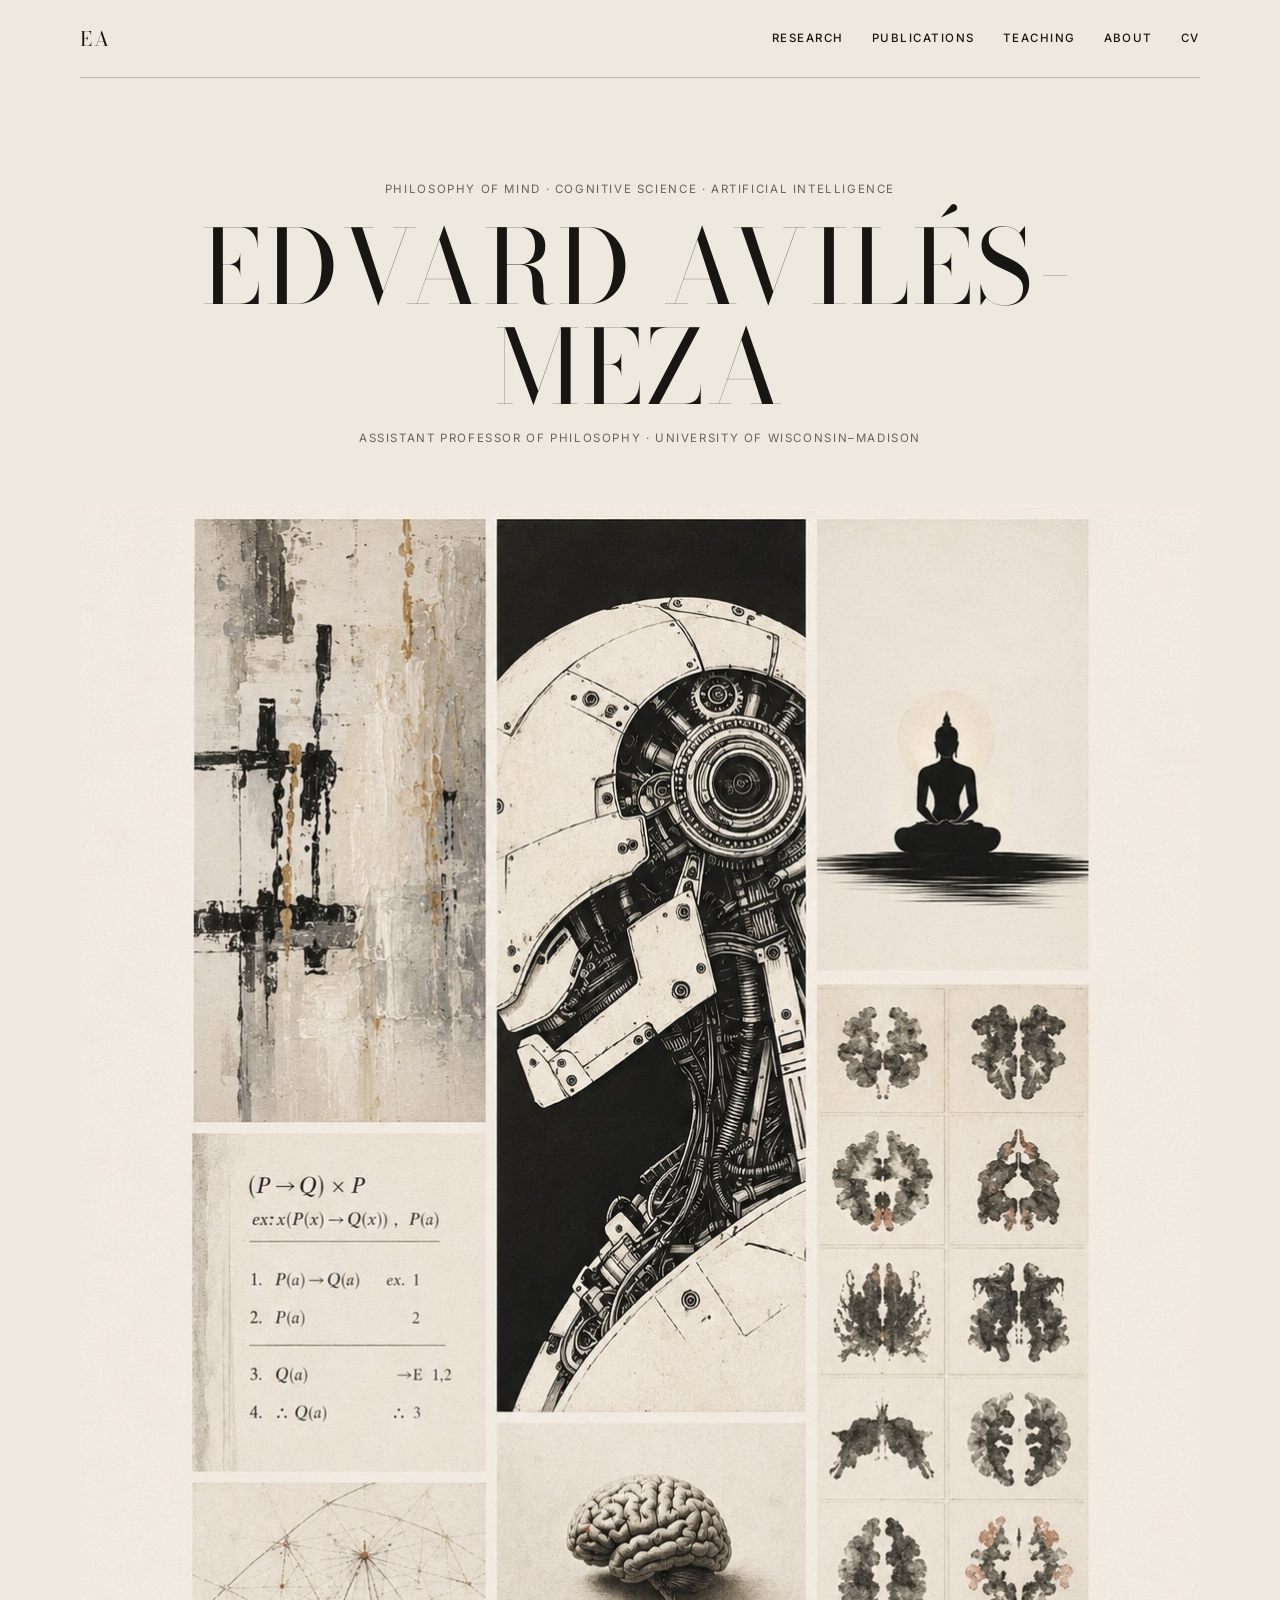
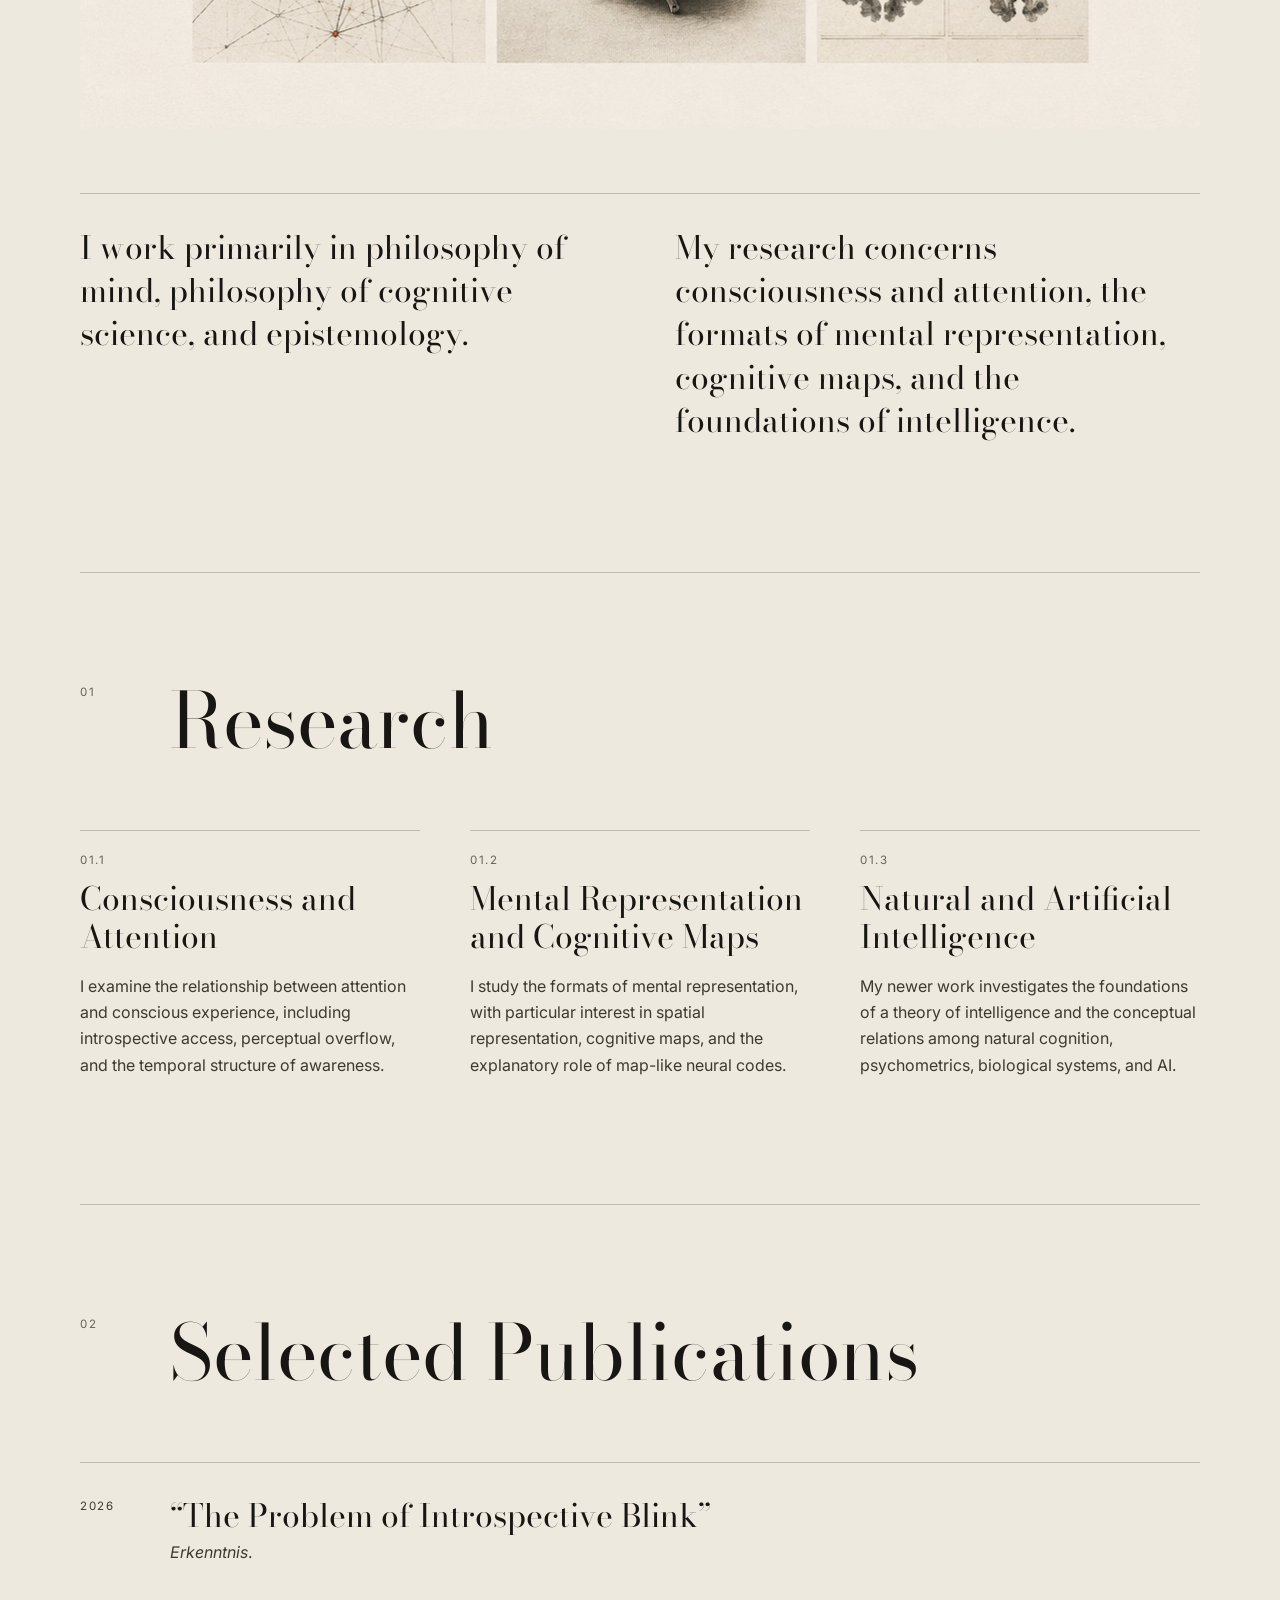
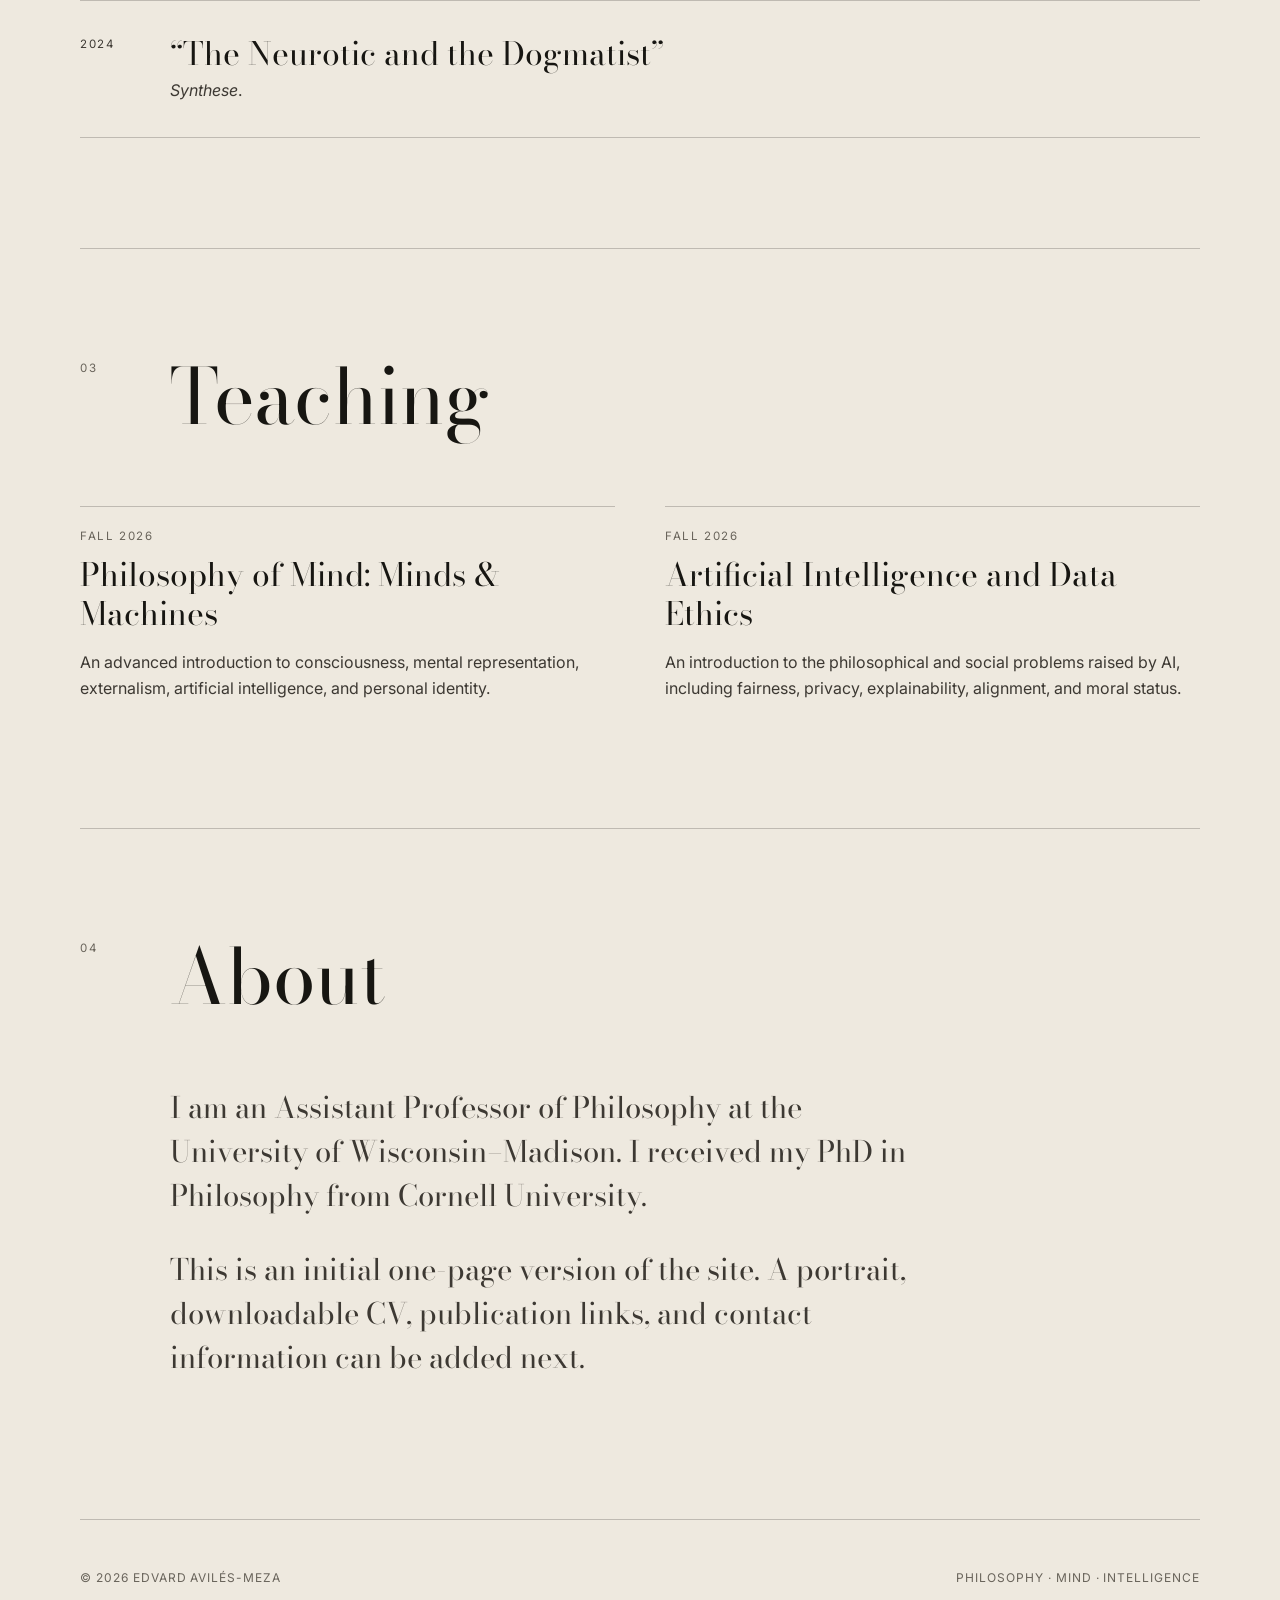
==== index.html @ ef66ffb5 "Add files via upload Add first website version" ====
<!doctype html>
<html lang="en">
<head>
  <meta charset="utf-8">
  <meta name="viewport" content="width=device-width, initial-scale=1">
  <meta name="description" content="Edvard Avilés-Meza — philosophy of mind, cognitive science, epistemology, and artificial intelligence.">
  <title>Edvard Avilés-Meza</title>
  <link rel="icon" href="assets/favicon.svg" type="image/svg+xml">
  <link rel="preconnect" href="https://fonts.googleapis.com">
  <link rel="preconnect" href="https://fonts.gstatic.com" crossorigin>
  <link href="https://fonts.googleapis.com/css2?family=Bodoni+Moda:opsz,wght@6..96,400;6..96,500&family=Inter:wght@400;500&display=swap" rel="stylesheet">
  <link rel="stylesheet" href="styles.css">
</head>
<body>
  <header class="site-header">
    <a class="brand" href="#top" aria-label="Return to top">EA</a>
    <nav aria-label="Primary navigation">
      <a href="#research">Research</a>
      <a href="#publications">Publications</a>
      <a href="#teaching">Teaching</a>
      <a href="#about">About</a>
      <a href="assets/edvard-aviles-meza-cv.pdf">CV</a>
    </nav>
  </header>

  <main id="top">
    <section class="hero" aria-labelledby="site-title">
      <p class="eyebrow">Philosophy of Mind · Cognitive Science · Artificial Intelligence</p>
      <h1 id="site-title">Edvard Avilés-Meza</h1>
      <p class="position">Assistant Professor of Philosophy · University of Wisconsin–Madison</p>

      <figure class="collage">
        <img src="assets/collage.jpg"
             alt="Editorial collage combining abstract art, a cybernetic figure, meditation, formal logic, a brain, and perceptual plates.">
      </figure>

      <div class="intro">
        <p>
          I work primarily in philosophy of mind, philosophy of cognitive science,
          and epistemology.
        </p>
        <p>
          My research concerns consciousness and attention, the formats of mental
          representation, cognitive maps, and the foundations of intelligence.
        </p>
      </div>
    </section>

    <section id="research" class="section">
      <div class="section-heading">
        <p class="section-number">01</p>
        <h2>Research</h2>
      </div>

      <div class="research-grid">
        <article>
          <p class="item-number">01.1</p>
          <h3>Consciousness and Attention</h3>
          <p>
            I examine the relationship between attention and conscious experience,
            including introspective access, perceptual overflow, and the temporal
            structure of awareness.
          </p>
        </article>

        <article>
          <p class="item-number">01.2</p>
          <h3>Mental Representation and Cognitive Maps</h3>
          <p>
            I study the formats of mental representation, with particular interest
            in spatial representation, cognitive maps, and the explanatory role of
            map-like neural codes.
          </p>
        </article>

        <article>
          <p class="item-number">01.3</p>
          <h3>Natural and Artificial Intelligence</h3>
          <p>
            My newer work investigates the foundations of a theory of intelligence
            and the conceptual relations among natural cognition, psychometrics,
            biological systems, and AI.
          </p>
        </article>
      </div>
    </section>

    <section id="publications" class="section">
      <div class="section-heading">
        <p class="section-number">02</p>
        <h2>Selected Publications</h2>
      </div>

      <div class="publication-list">
        <article class="publication">
          <p class="year">2026</p>
          <div>
            <h3>“The Problem of Introspective Blink”</h3>
            <p><em>Erkenntnis</em>.</p>
          </div>
        </article>

        <article class="publication">
          <p class="year">2024</p>
          <div>
            <h3>“The Neurotic and the Dogmatist”</h3>
            <p><em>Synthese</em>.</p>
          </div>
        </article>
      </div>
    </section>

    <section id="teaching" class="section">
      <div class="section-heading">
        <p class="section-number">03</p>
        <h2>Teaching</h2>
      </div>

      <div class="teaching-grid">
        <article>
          <p class="item-number">Fall 2026</p>
          <h3>Philosophy of Mind: Minds &amp; Machines</h3>
          <p>
            An advanced introduction to consciousness, mental representation,
            externalism, artificial intelligence, and personal identity.
          </p>
        </article>

        <article>
          <p class="item-number">Fall 2026</p>
          <h3>Artificial Intelligence and Data Ethics</h3>
          <p>
            An introduction to the philosophical and social problems raised by AI,
            including fairness, privacy, explainability, alignment, and moral status.
          </p>
        </article>
      </div>
    </section>

    <section id="about" class="section about">
      <div class="section-heading">
        <p class="section-number">04</p>
        <h2>About</h2>
      </div>

      <div class="about-copy">
        <p>
          I am an Assistant Professor of Philosophy at the University of
          Wisconsin–Madison. I received my PhD in Philosophy from Cornell University.
        </p>
        <p>
          This is an initial one-page version of the site. A portrait, downloadable CV,
          publication links, and contact information can be added next.
        </p>
      </div>
    </section>
  </main>

  <footer>
    <p>© <span id="year">2026</span> Edvard Avilés-Meza</p>
    <p>Philosophy · Mind · Intelligence</p>
  </footer>

  <script>
    document.getElementById("year").textContent = new Date().getFullYear();
  </script>
</body>
</html>
---- styles.css ----
:root {
  --background: #eee9df;
  --paper: #f7f4ed;
  --text: #171612;
  --muted: #69645b;
  --line: rgba(23, 22, 18, 0.22);
  --max-width: 1120px;
}

* {
  box-sizing: border-box;
}

html {
  scroll-behavior: smooth;
}

body {
  margin: 0;
  background: var(--background);
  color: var(--text);
  font-family: "Inter", Arial, sans-serif;
  font-size: 16px;
  line-height: 1.65;
}

a {
  color: inherit;
}

.site-header {
  position: sticky;
  top: 0;
  z-index: 10;
  display: flex;
  align-items: center;
  justify-content: space-between;
  width: min(var(--max-width), calc(100% - 48px));
  margin: 0 auto;
  padding: 22px 0;
  background: color-mix(in srgb, var(--background) 94%, transparent);
  backdrop-filter: blur(10px);
  border-bottom: 1px solid var(--line);
}

.brand {
  font-family: "Bodoni Moda", Georgia, serif;
  font-size: 1.25rem;
  text-decoration: none;
  letter-spacing: 0.08em;
}

nav {
  display: flex;
  gap: 28px;
}

nav a {
  font-size: 0.72rem;
  font-weight: 500;
  letter-spacing: 0.13em;
  text-decoration: none;
  text-transform: uppercase;
}

nav a:hover,
nav a:focus-visible {
  text-decoration: underline;
  text-underline-offset: 5px;
}

.hero,
.section,
footer {
  width: min(var(--max-width), calc(100% - 48px));
  margin-inline: auto;
}

.hero {
  padding: 90px 0 130px;
}

.eyebrow,
.position {
  text-align: center;
  color: var(--muted);
  font-size: 0.72rem;
  letter-spacing: 0.14em;
  text-transform: uppercase;
}

h1,
h2,
h3 {
  font-family: "Bodoni Moda", Georgia, serif;
  font-weight: 400;
}

h1 {
  max-width: 1050px;
  margin: 18px auto 12px;
  text-align: center;
  font-size: clamp(3.1rem, 8vw, 7.2rem);
  line-height: 0.98;
  letter-spacing: 0.035em;
  text-transform: uppercase;
}

.position {
  margin-bottom: 56px;
}

.collage {
  margin: 0;
  background: var(--paper);
  overflow: hidden;
}

.collage img {
  display: block;
  width: 100%;
  height: auto;
}

.intro {
  display: grid;
  grid-template-columns: repeat(2, 1fr);
  gap: 70px;
  margin-top: 64px;
  padding-top: 32px;
  border-top: 1px solid var(--line);
}

.intro p {
  margin: 0;
  font-family: "Bodoni Moda", Georgia, serif;
  font-size: clamp(1.5rem, 2.5vw, 2.25rem);
  line-height: 1.35;
}

.section {
  padding: 110px 0;
  border-top: 1px solid var(--line);
}

.section-heading {
  display: grid;
  grid-template-columns: 90px 1fr;
  align-items: start;
  margin-bottom: 70px;
}

.section-number,
.item-number,
.year {
  margin: 0;
  color: var(--muted);
  font-size: 0.72rem;
  letter-spacing: 0.14em;
  text-transform: uppercase;
}

h2 {
  margin: 0;
  font-size: clamp(2.7rem, 6vw, 5.4rem);
  line-height: 1;
}

h3 {
  margin: 10px 0 16px;
  font-size: clamp(1.45rem, 2.5vw, 2.2rem);
  line-height: 1.2;
}

.research-grid,
.teaching-grid {
  display: grid;
  gap: 50px;
}

.research-grid {
  grid-template-columns: repeat(3, 1fr);
}

.teaching-grid {
  grid-template-columns: repeat(2, 1fr);
}

.research-grid article,
.teaching-grid article {
  padding-top: 20px;
  border-top: 1px solid var(--line);
}

.research-grid p:last-child,
.teaching-grid p:last-child,
.publication p,
.about-copy p {
  color: #3d3933;
}

.publication-list {
  border-top: 1px solid var(--line);
}

.publication {
  display: grid;
  grid-template-columns: 90px 1fr;
  gap: 0;
  padding: 34px 0;
  border-bottom: 1px solid var(--line);
}

.publication h3 {
  margin-top: 0;
  margin-bottom: 4px;
}

.publication p {
  margin: 0;
}

.about-copy {
  max-width: 760px;
  margin-left: 90px;
  font-family: "Bodoni Moda", Georgia, serif;
  font-size: clamp(1.35rem, 2.3vw, 2rem);
  line-height: 1.5;
}

footer {
  display: flex;
  justify-content: space-between;
  padding: 36px 0 60px;
  border-top: 1px solid var(--line);
  color: var(--muted);
  font-size: 0.75rem;
  letter-spacing: 0.08em;
  text-transform: uppercase;
}

@media (max-width: 820px) {
  .site-header {
    width: min(100% - 28px, var(--max-width));
    align-items: flex-start;
  }

  nav {
    flex-wrap: wrap;
    justify-content: flex-end;
    gap: 10px 18px;
  }

  nav a {
    font-size: 0.66rem;
  }

  .hero,
  .section,
  footer {
    width: min(100% - 28px, var(--max-width));
  }

  .hero {
    padding-top: 64px;
  }

  h1 {
    font-size: clamp(2.7rem, 14vw, 5.2rem);
  }

  .intro,
  .research-grid,
  .teaching-grid {
    grid-template-columns: 1fr;
  }

  .intro {
    gap: 30px;
  }

  .section-heading {
    grid-template-columns: 48px 1fr;
  }

  .publication {
    grid-template-columns: 62px 1fr;
  }

  .about-copy {
    margin-left: 48px;
  }
}

@media (max-width: 520px) {
  .site-header {
    position: static;
    display: block;
  }

  nav {
    justify-content: flex-start;
    margin-top: 14px;
  }

  .hero {
    padding-top: 46px;
  }

  .position {
    margin-bottom: 34px;
  }

  .section {
    padding: 80px 0;
  }

  .section-heading {
    margin-bottom: 50px;
  }

  .about-copy {
    margin-left: 0;
  }

  footer {
    display: block;
  }
}
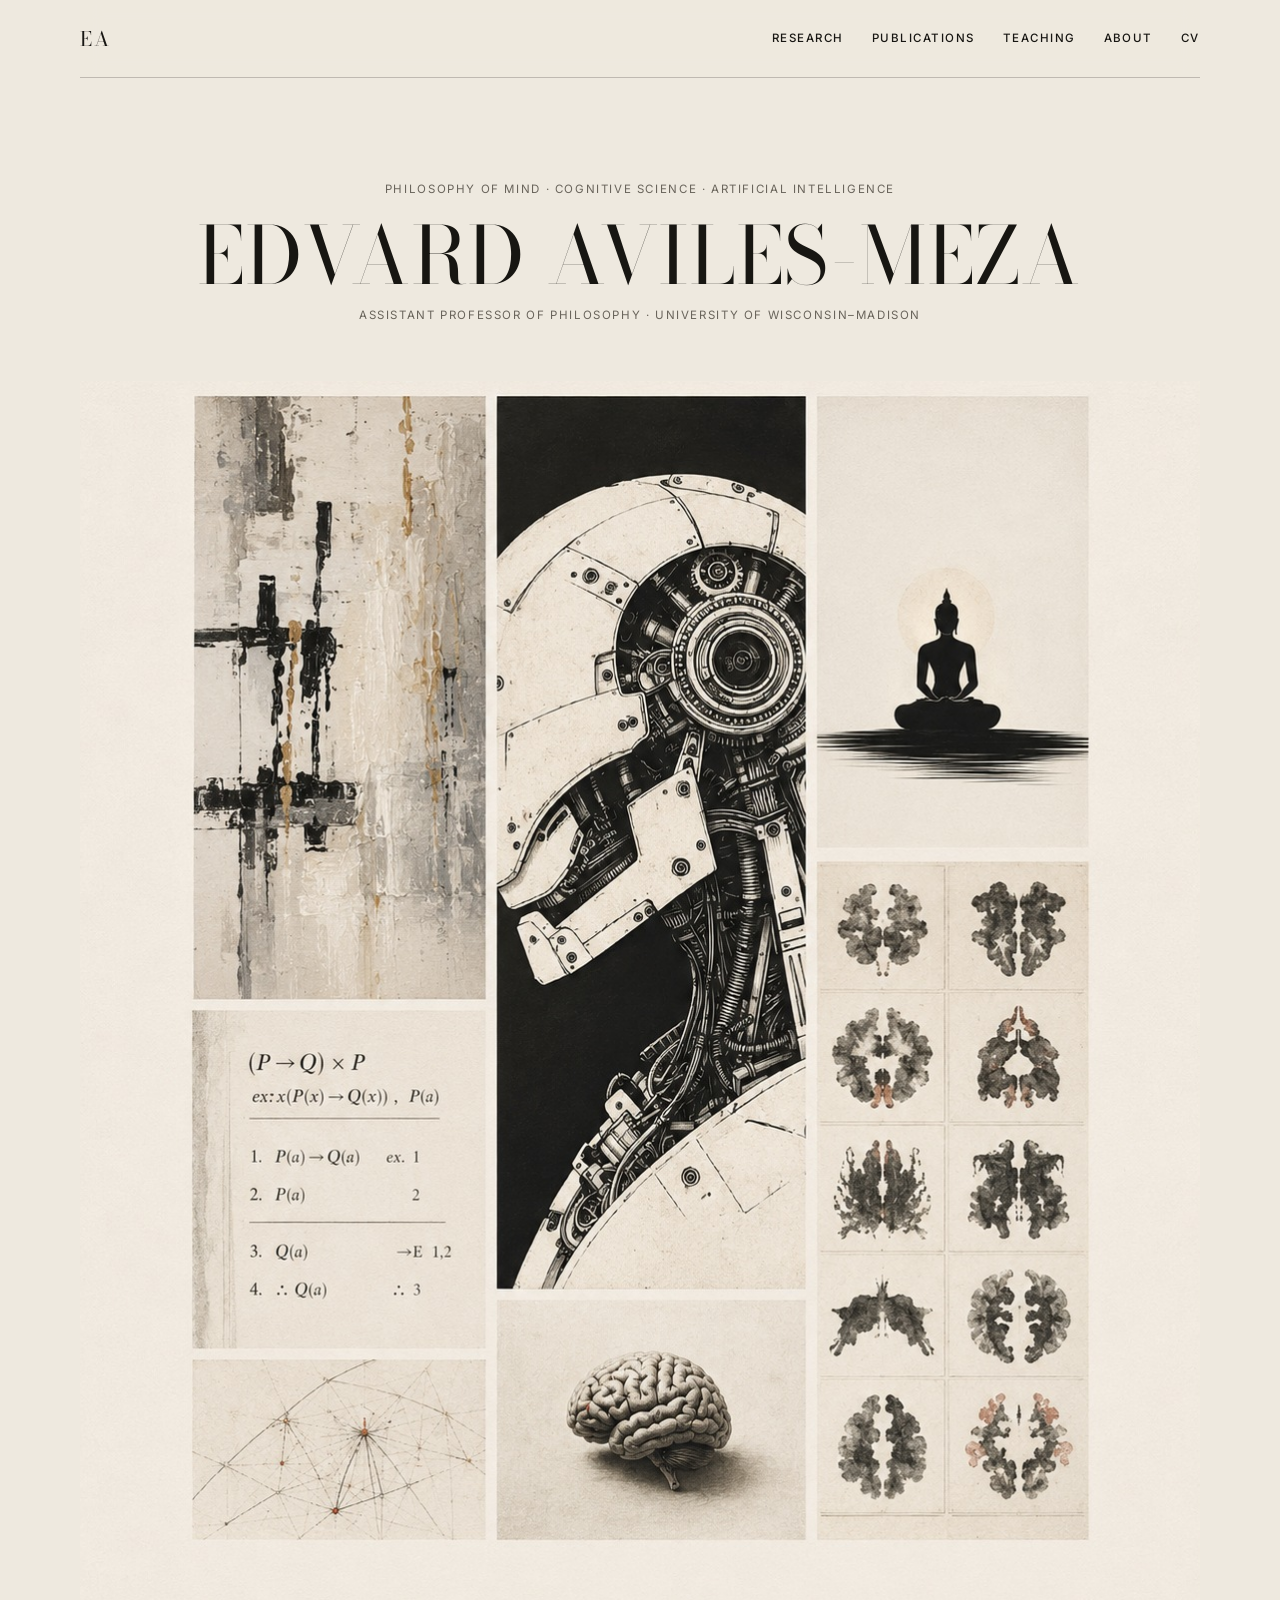
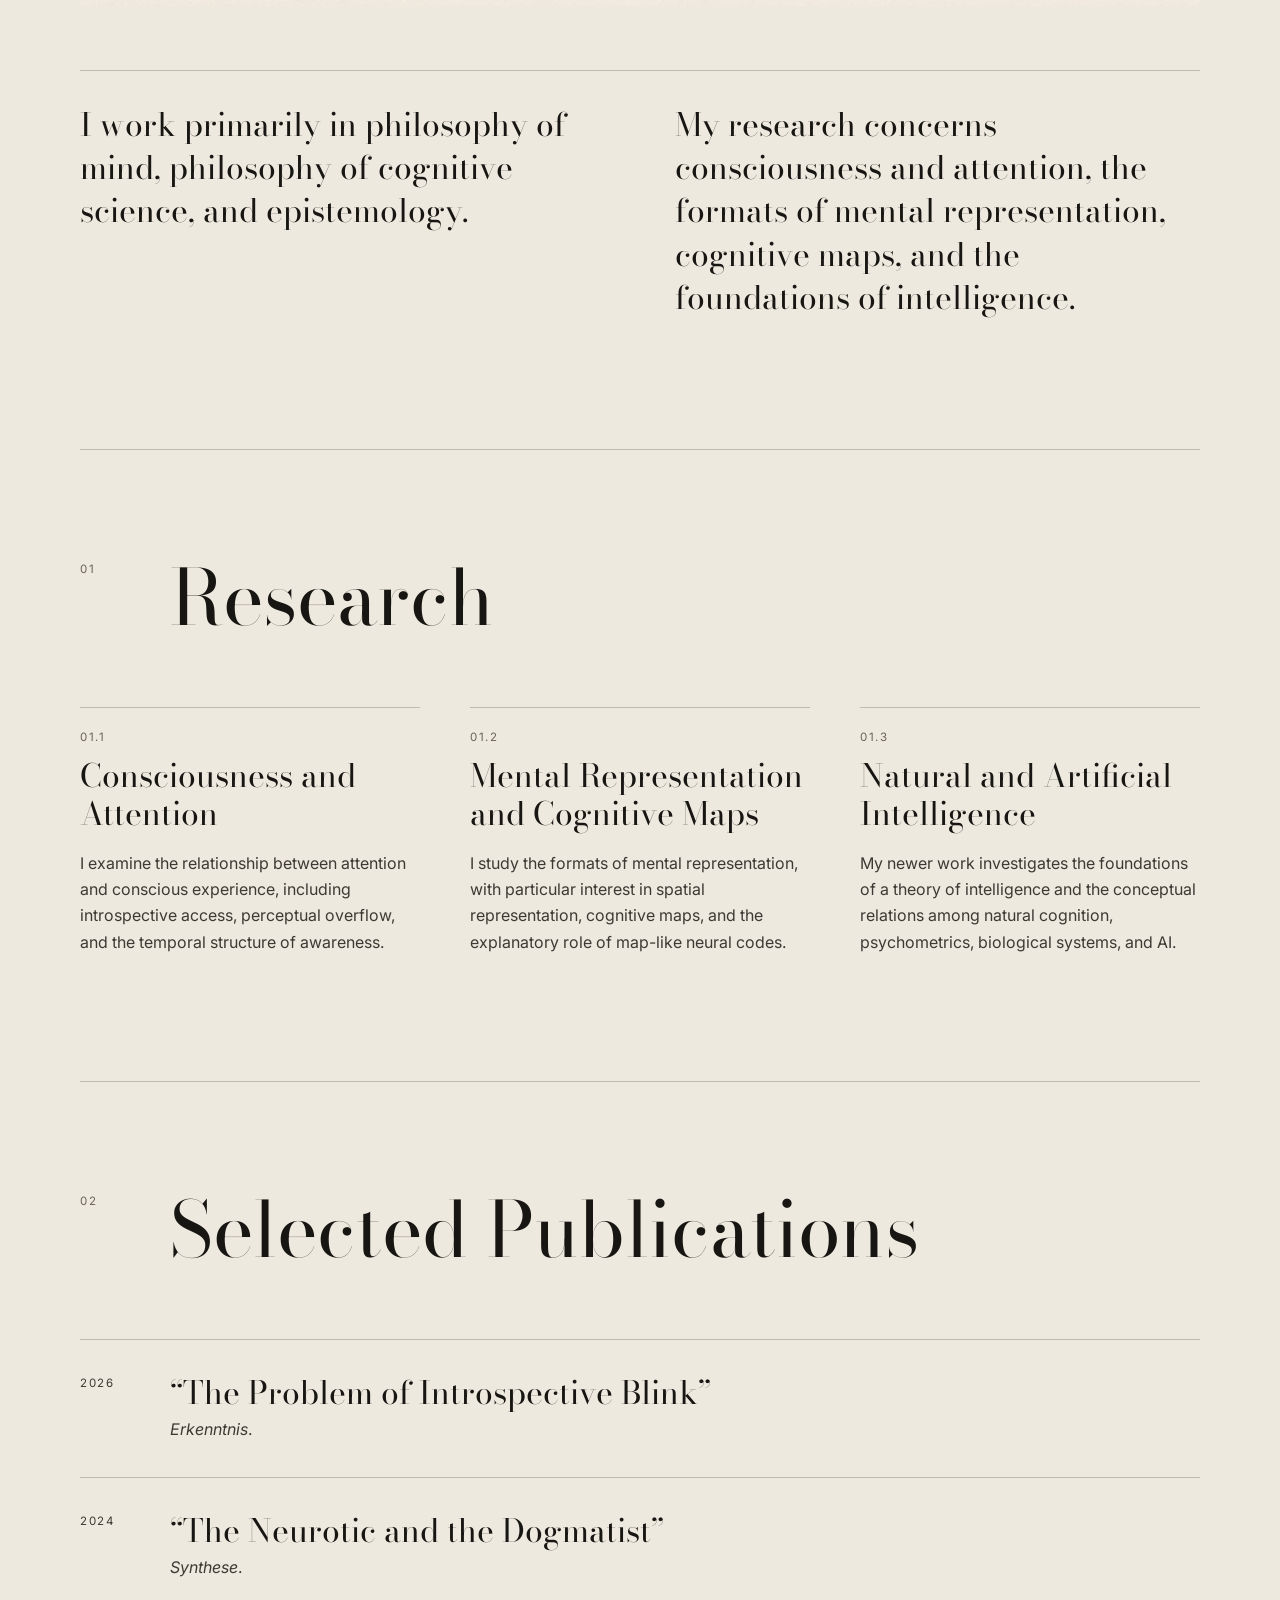
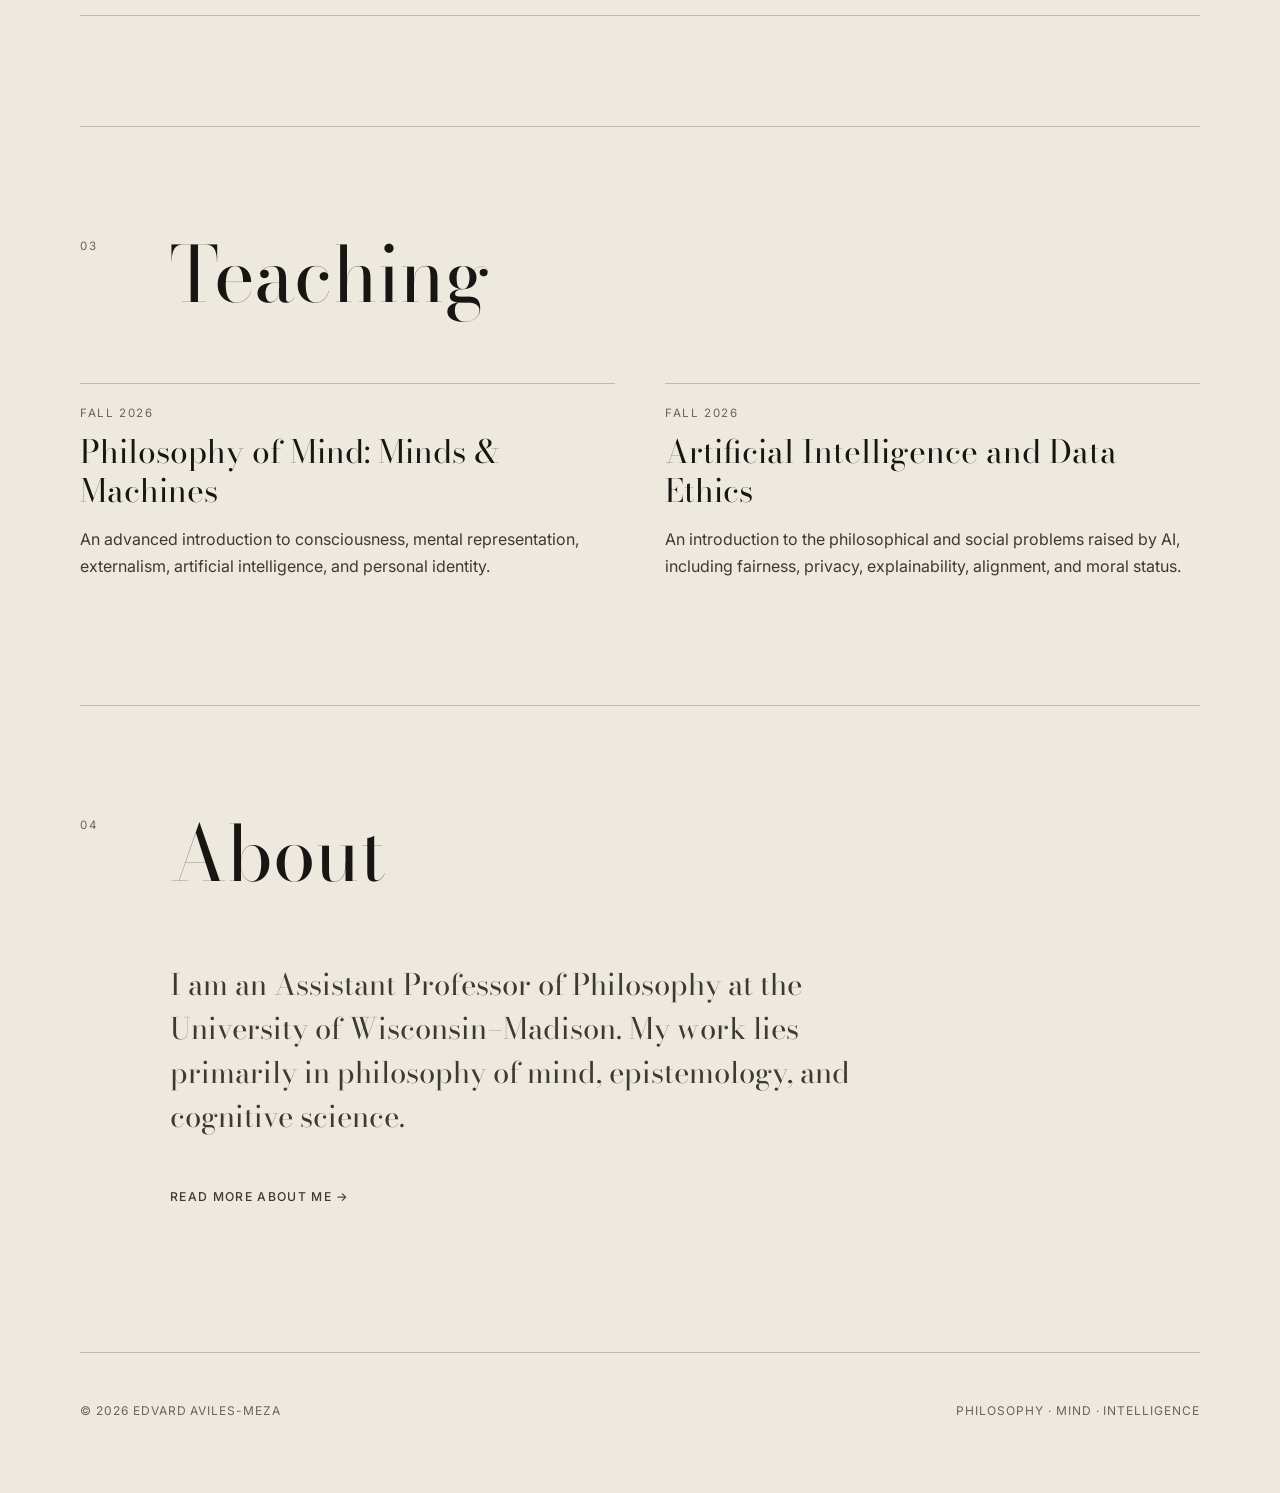
==== commit a3eb7ad6: "Add files via upload Updated version 1" ====
--- a/index.html
+++ b/index.html
@@ -3,8 +3,8 @@
 <head>
   <meta charset="utf-8">
   <meta name="viewport" content="width=device-width, initial-scale=1">
-  <meta name="description" content="Edvard Avilés-Meza — philosophy of mind, cognitive science, epistemology, and artificial intelligence.">
-  <title>Edvard Avilés-Meza</title>
+  <meta name="description" content="Edvard Aviles-Meza — philosophy of mind, cognitive science, epistemology, and artificial intelligence.">
+  <title>Edvard Aviles-Meza</title>
   <link rel="icon" href="assets/favicon.svg" type="image/svg+xml">
   <link rel="preconnect" href="https://fonts.googleapis.com">
   <link rel="preconnect" href="https://fonts.gstatic.com" crossorigin>
@@ -18,7 +18,7 @@
       <a href="#research">Research</a>
       <a href="#publications">Publications</a>
       <a href="#teaching">Teaching</a>
-      <a href="#about">About</a>
+      <a href="about.html">About</a>
       <a href="assets/edvard-aviles-meza-cv.pdf">CV</a>
     </nav>
   </header>
@@ -26,7 +26,7 @@
   <main id="top">
     <section class="hero" aria-labelledby="site-title">
       <p class="eyebrow">Philosophy of Mind · Cognitive Science · Artificial Intelligence</p>
-      <h1 id="site-title">Edvard Avilés-Meza</h1>
+      <h1 id="site-title">Edvard Aviles-Meza</h1>
       <p class="position">Assistant Professor of Philosophy · University of Wisconsin–Madison</p>
 
       <figure class="collage">
@@ -146,18 +146,16 @@
       <div class="about-copy">
         <p>
           I am an Assistant Professor of Philosophy at the University of
-          Wisconsin–Madison. I received my PhD in Philosophy from Cornell University.
+          Wisconsin–Madison. My work lies primarily in philosophy of mind,
+          epistemology, and cognitive science.
         </p>
-        <p>
-          This is an initial one-page version of the site. A portrait, downloadable CV,
-          publication links, and contact information can be added next.
-        </p>
+        <p><a class="text-link" href="about.html">Read more about me →</a></p>
       </div>
     </section>
   </main>
 
   <footer>
-    <p>© <span id="year">2026</span> Edvard Avilés-Meza</p>
+    <p>© <span id="year">2026</span> Edvard Aviles-Meza</p>
     <p>Philosophy · Mind · Intelligence</p>
   </footer>
 
--- a/styles.css
+++ b/styles.css
@@ -97,13 +97,14 @@
 }
 
 h1 {
-  max-width: 1050px;
+  max-width: 1120px;
   margin: 18px auto 12px;
   text-align: center;
-  font-size: clamp(3.1rem, 8vw, 7.2rem);
+  font-size: clamp(2.9rem, 6.2vw, 5.7rem);
   line-height: 0.98;
-  letter-spacing: 0.035em;
-  text-transform: uppercase;
+  letter-spacing: 0.02em;
+  text-transform: uppercase;
+  white-space: nowrap;
 }
 
 .position {
@@ -266,7 +267,8 @@
   }
 
   h1 {
-    font-size: clamp(2.7rem, 14vw, 5.2rem);
+    font-size: clamp(2.5rem, 11vw, 4.5rem);
+    white-space: normal;
   }
 
   .intro,
@@ -327,3 +329,174 @@
     display: block;
   }
 }
+
+
+nav a.active {
+  text-decoration: underline;
+  text-underline-offset: 5px;
+}
+
+.text-link {
+  font-family: "Inter", Arial, sans-serif;
+  font-size: 0.76rem;
+  font-weight: 500;
+  letter-spacing: 0.11em;
+  text-transform: uppercase;
+  text-decoration: none;
+}
+
+.text-link:hover,
+.text-link:focus-visible {
+  text-decoration: underline;
+  text-underline-offset: 5px;
+}
+
+.about-page {
+  width: min(var(--max-width), calc(100% - 48px));
+  margin: 0 auto;
+}
+
+.about-hero {
+  display: grid;
+  grid-template-columns: minmax(0, 0.95fr) minmax(0, 1.05fr);
+  gap: clamp(48px, 7vw, 96px);
+  align-items: center;
+  padding: 90px 0 120px;
+}
+
+.portrait-frame {
+  min-height: 680px;
+  overflow: hidden;
+  background: var(--paper);
+}
+
+.portrait-frame img {
+  display: block;
+  width: 100%;
+  height: 100%;
+  min-height: 680px;
+  object-fit: cover;
+  object-position: center center;
+}
+
+.left-align {
+  text-align: left;
+  margin: 0 0 24px;
+}
+
+.page-title {
+  margin: 0 0 42px;
+  max-width: none;
+  text-align: left;
+  font-size: clamp(3.6rem, 7vw, 6.8rem);
+  line-height: 0.92;
+  letter-spacing: 0;
+  white-space: normal;
+}
+
+.bio {
+  max-width: 660px;
+  font-family: "Bodoni Moda", Georgia, serif;
+  font-size: clamp(1.28rem, 2vw, 1.72rem);
+  line-height: 1.5;
+}
+
+.bio p {
+  margin: 0 0 1.25em;
+}
+
+.about-actions {
+  display: flex;
+  align-items: center;
+  flex-wrap: wrap;
+  gap: 28px;
+  margin-top: 40px;
+}
+
+.button-link {
+  display: inline-block;
+  padding: 13px 19px 11px;
+  border: 1px solid var(--text);
+  font-size: 0.72rem;
+  font-weight: 500;
+  letter-spacing: 0.13em;
+  text-decoration: none;
+  text-transform: uppercase;
+}
+
+.button-link:hover,
+.button-link:focus-visible {
+  background: var(--text);
+  color: var(--background);
+}
+
+.about-details {
+  padding: 110px 0;
+  border-top: 1px solid var(--line);
+}
+
+.credential-list {
+  margin-left: 90px;
+  border-top: 1px solid var(--line);
+}
+
+.credential-list article {
+  display: grid;
+  grid-template-columns: 120px 1fr;
+  gap: 26px;
+  padding: 30px 0;
+  border-bottom: 1px solid var(--line);
+}
+
+.credential-list h3 {
+  margin: 0 0 4px;
+}
+
+.credential-list p:last-child {
+  margin: 0;
+  color: #3d3933;
+}
+
+@media (max-width: 820px) {
+  .about-page {
+    width: min(100% - 28px, var(--max-width));
+  }
+
+  .about-hero {
+    grid-template-columns: 1fr;
+    padding-top: 54px;
+  }
+
+  .portrait-frame,
+  .portrait-frame img {
+    min-height: 0;
+  }
+
+  .portrait-frame img {
+    aspect-ratio: 3 / 4;
+  }
+
+  .page-title {
+    font-size: clamp(3.2rem, 13vw, 5.4rem);
+  }
+
+  .credential-list {
+    margin-left: 48px;
+  }
+}
+
+@media (max-width: 520px) {
+  .about-hero {
+    gap: 44px;
+    padding-bottom: 82px;
+  }
+
+  .credential-list {
+    margin-left: 0;
+  }
+
+  .credential-list article {
+    grid-template-columns: 1fr;
+    gap: 8px;
+  }
+}
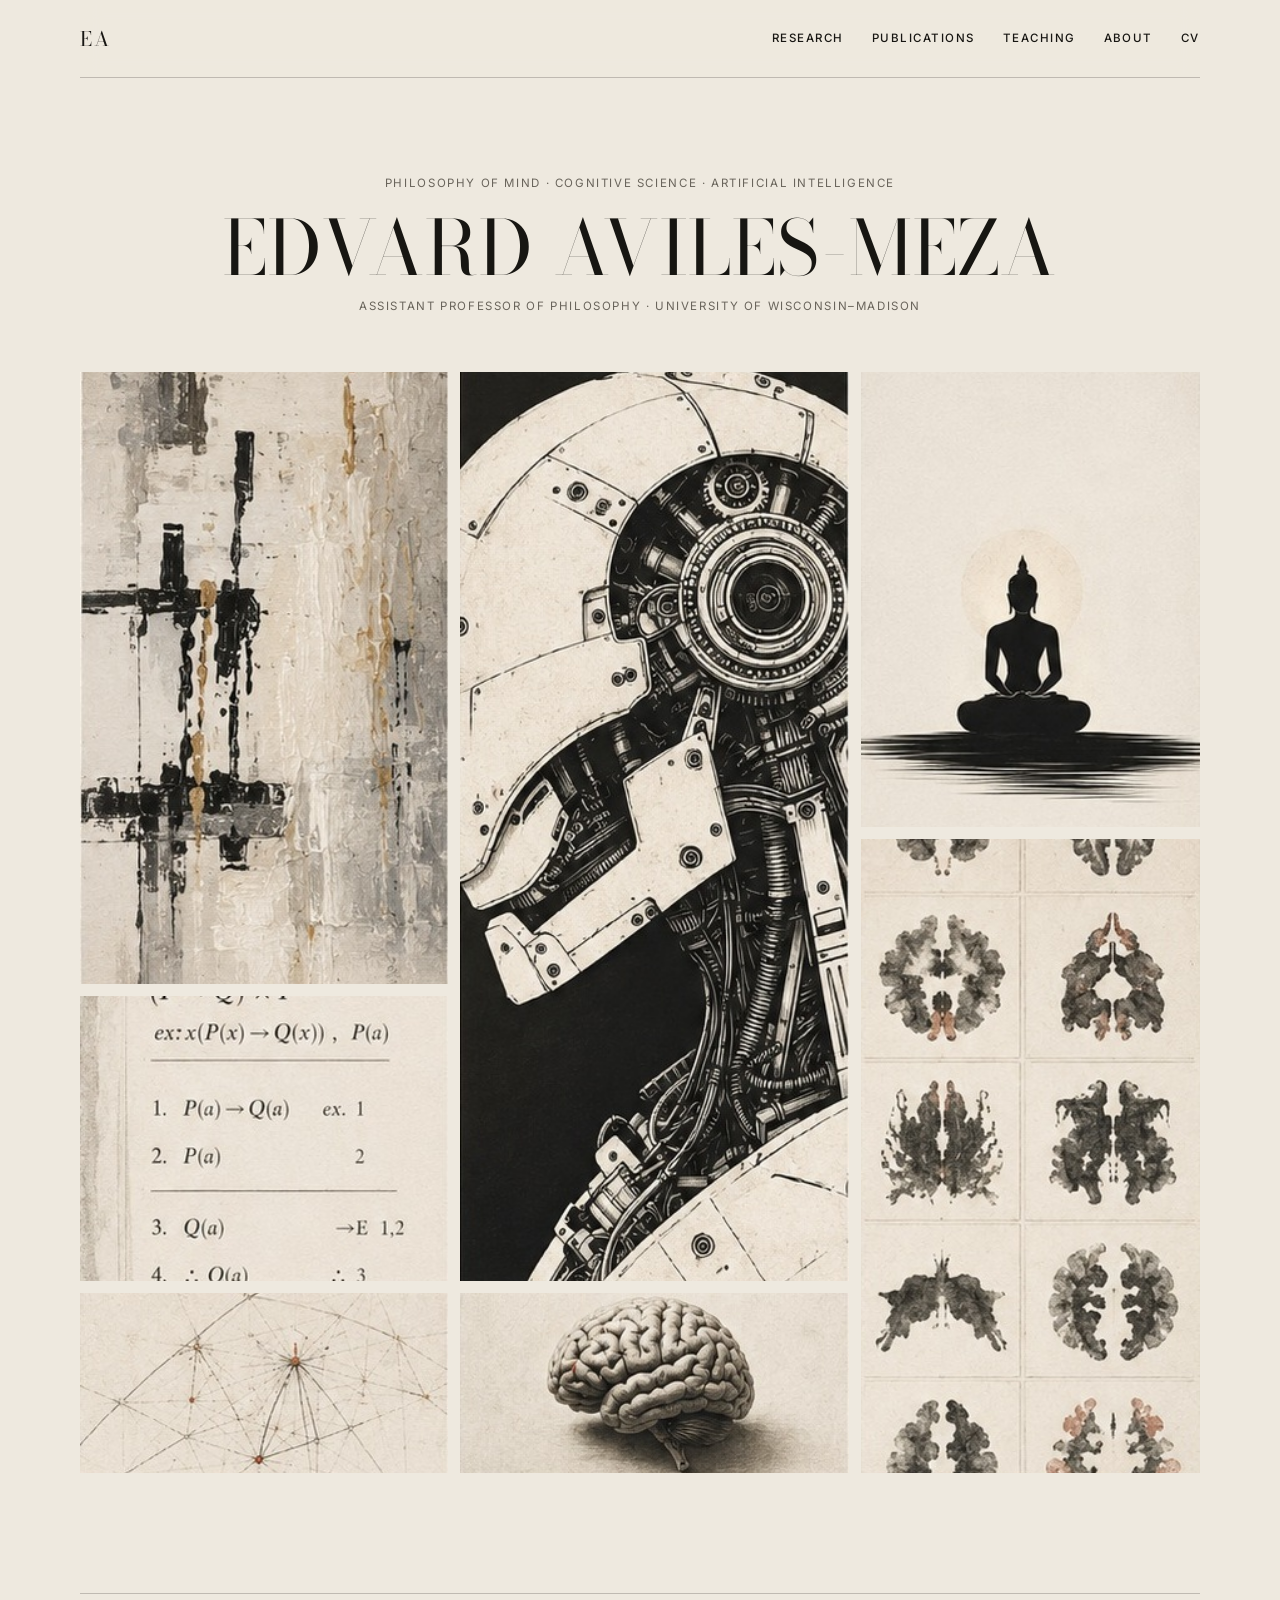
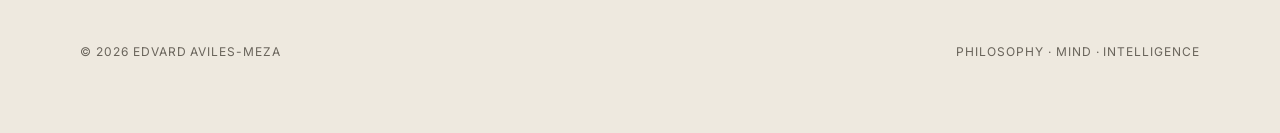
==== commit 9c490962: "Add files via upload Updated page 2" ====
--- a/index.html
+++ b/index.html
@@ -2,165 +2,72 @@
 <html lang="en">
 <head>
   <meta charset="utf-8">
-  <meta name="viewport" content="width=device-width, initial-scale=1">
+<meta name="viewport" content="width=device-width, initial-scale=1">
+<link rel="icon" href="assets/favicon.svg" type="image/svg+xml">
+<link rel="preconnect" href="https://fonts.googleapis.com">
+<link rel="preconnect" href="https://fonts.gstatic.com" crossorigin>
+<link href="https://fonts.googleapis.com/css2?family=Bodoni+Moda:opsz,wght@6..96,400;6..96,500&family=Inter:wght@400;500&display=swap" rel="stylesheet">
+<link rel="stylesheet" href="styles.css">
   <meta name="description" content="Edvard Aviles-Meza — philosophy of mind, cognitive science, epistemology, and artificial intelligence.">
   <title>Edvard Aviles-Meza</title>
-  <link rel="icon" href="assets/favicon.svg" type="image/svg+xml">
-  <link rel="preconnect" href="https://fonts.googleapis.com">
-  <link rel="preconnect" href="https://fonts.gstatic.com" crossorigin>
-  <link href="https://fonts.googleapis.com/css2?family=Bodoni+Moda:opsz,wght@6..96,400;6..96,500&family=Inter:wght@400;500&display=swap" rel="stylesheet">
-  <link rel="stylesheet" href="styles.css">
 </head>
 <body>
   <header class="site-header">
-    <a class="brand" href="#top" aria-label="Return to top">EA</a>
-    <nav aria-label="Primary navigation">
-      <a href="#research">Research</a>
-      <a href="#publications">Publications</a>
-      <a href="#teaching">Teaching</a>
-      <a href="about.html">About</a>
-      <a href="assets/edvard-aviles-meza-cv.pdf">CV</a>
-    </nav>
-  </header>
-
-  <main id="top">
-    <section class="hero" aria-labelledby="site-title">
+  <a class="brand" href="index.html" aria-label="Return to homepage">EA</a>
+  <nav aria-label="Primary navigation">
+    <a href="research.html">Research</a> <a href="publications.html">Publications</a> <a href="teaching.html">Teaching</a> <a href="about.html">About</a> <a href="assets/edvard-aviles-meza-cv.pdf">CV</a>
+  </nav>
+</header>
+  <main>
+    <section class="home-hero">
       <p class="eyebrow">Philosophy of Mind · Cognitive Science · Artificial Intelligence</p>
-      <h1 id="site-title">Edvard Aviles-Meza</h1>
+      <h1 class="home-title">Edvard Aviles-Meza</h1>
       <p class="position">Assistant Professor of Philosophy · University of Wisconsin–Madison</p>
 
-      <figure class="collage">
-        <img src="assets/collage.jpg"
-             alt="Editorial collage combining abstract art, a cybernetic figure, meditation, formal logic, a brain, and perceptual plates.">
-      </figure>
+      <div class="portal-grid" aria-label="Website sections">
+        <a class="portal-tile tile-abstract" href="research.html">
+          <img src="assets/abstract.jpg" alt="Abstract painterly composition">
+          <span class="tile-label"><strong>Research</strong><small>Mind, representation, and intelligence</small></span>
+        </a>
 
-      <div class="intro">
-        <p>
-          I work primarily in philosophy of mind, philosophy of cognitive science,
-          and epistemology.
-        </p>
-        <p>
-          My research concerns consciousness and attention, the formats of mental
-          representation, cognitive maps, and the foundations of intelligence.
-        </p>
-      </div>
-    </section>
+        <a class="portal-tile tile-robot" href="publications.html">
+          <img src="assets/robot.jpg" alt="Detailed cybernetic figure">
+          <span class="tile-label"><strong>Publications</strong><small>Articles and work in progress</small></span>
+        </a>
 
-    <section id="research" class="section">
-      <div class="section-heading">
-        <p class="section-number">01</p>
-        <h2>Research</h2>
-      </div>
+        <a class="portal-tile tile-meditation" href="about.html">
+          <img src="assets/meditation.jpg" alt="Meditating figure">
+          <span class="tile-label"><strong>About</strong><small>Background and biography</small></span>
+        </a>
 
-      <div class="research-grid">
-        <article>
-          <p class="item-number">01.1</p>
-          <h3>Consciousness and Attention</h3>
-          <p>
-            I examine the relationship between attention and conscious experience,
-            including introspective access, perceptual overflow, and the temporal
-            structure of awareness.
-          </p>
-        </article>
+        <a class="portal-tile tile-logic" href="teaching.html">
+          <img src="assets/logic.jpg" alt="Formal logical derivation">
+          <span class="tile-label"><strong>Teaching</strong><small>Courses and materials</small></span>
+        </a>
 
-        <article>
-          <p class="item-number">01.2</p>
-          <h3>Mental Representation and Cognitive Maps</h3>
-          <p>
-            I study the formats of mental representation, with particular interest
-            in spatial representation, cognitive maps, and the explanatory role of
-            map-like neural codes.
-          </p>
-        </article>
+        <a class="portal-tile tile-network" href="projects.html">
+          <img src="assets/network.jpg" alt="Geometric network diagram">
+          <span class="tile-label"><strong>Projects</strong><small>Current research projects</small></span>
+        </a>
 
-        <article>
-          <p class="item-number">01.3</p>
-          <h3>Natural and Artificial Intelligence</h3>
-          <p>
-            My newer work investigates the foundations of a theory of intelligence
-            and the conceptual relations among natural cognition, psychometrics,
-            biological systems, and AI.
-          </p>
-        </article>
-      </div>
-    </section>
+        <a class="portal-tile tile-brain" href="assets/edvard-aviles-meza-cv.pdf">
+          <img src="assets/brain.jpg" alt="Sculptural brain">
+          <span class="tile-label"><strong>CV</strong><small>View the complete curriculum vitae</small></span>
+        </a>
 
-    <section id="publications" class="section">
-      <div class="section-heading">
-        <p class="section-number">02</p>
-        <h2>Selected Publications</h2>
-      </div>
-
-      <div class="publication-list">
-        <article class="publication">
-          <p class="year">2026</p>
-          <div>
-            <h3>“The Problem of Introspective Blink”</h3>
-            <p><em>Erkenntnis</em>.</p>
-          </div>
-        </article>
-
-        <article class="publication">
-          <p class="year">2024</p>
-          <div>
-            <h3>“The Neurotic and the Dogmatist”</h3>
-            <p><em>Synthese</em>.</p>
-          </div>
-        </article>
-      </div>
-    </section>
-
-    <section id="teaching" class="section">
-      <div class="section-heading">
-        <p class="section-number">03</p>
-        <h2>Teaching</h2>
-      </div>
-
-      <div class="teaching-grid">
-        <article>
-          <p class="item-number">Fall 2026</p>
-          <h3>Philosophy of Mind: Minds &amp; Machines</h3>
-          <p>
-            An advanced introduction to consciousness, mental representation,
-            externalism, artificial intelligence, and personal identity.
-          </p>
-        </article>
-
-        <article>
-          <p class="item-number">Fall 2026</p>
-          <h3>Artificial Intelligence and Data Ethics</h3>
-          <p>
-            An introduction to the philosophical and social problems raised by AI,
-            including fairness, privacy, explainability, alignment, and moral status.
-          </p>
-        </article>
-      </div>
-    </section>
-
-    <section id="about" class="section about">
-      <div class="section-heading">
-        <p class="section-number">04</p>
-        <h2>About</h2>
-      </div>
-
-      <div class="about-copy">
-        <p>
-          I am an Assistant Professor of Philosophy at the University of
-          Wisconsin–Madison. My work lies primarily in philosophy of mind,
-          epistemology, and cognitive science.
-        </p>
-        <p><a class="text-link" href="about.html">Read more about me →</a></p>
+        <a class="portal-tile tile-inkblots" href="contact.html">
+          <img src="assets/inkblots.jpg" alt="Grid of symmetrical perceptual plates">
+          <span class="tile-label"><strong>Contact</strong><small>Email and academic profiles</small></span>
+        </a>
       </div>
     </section>
   </main>
-
   <footer>
-    <p>© <span id="year">2026</span> Edvard Aviles-Meza</p>
-    <p>Philosophy · Mind · Intelligence</p>
-  </footer>
-
-  <script>
-    document.getElementById("year").textContent = new Date().getFullYear();
-  </script>
+  <p>© <span id="year">2026</span> Edvard Aviles-Meza</p>
+  <p>Philosophy · Mind · Intelligence</p>
+</footer>
+<script>
+  document.getElementById("year").textContent = new Date().getFullYear();
+</script>
 </body>
 </html>
--- a/styles.css
+++ b/styles.css
@@ -1,3 +1,4 @@
+
 :root {
   --background: #eee9df;
   --paper: #f7f4ed;
@@ -5,16 +6,10 @@
   --muted: #69645b;
   --line: rgba(23, 22, 18, 0.22);
   --max-width: 1120px;
-}
-
-* {
-  box-sizing: border-box;
-}
-
-html {
-  scroll-behavior: smooth;
-}
-
+  --gap: 12px;
+}
+* { box-sizing: border-box; }
+html { scroll-behavior: smooth; }
 body {
   margin: 0;
   background: var(--background);
@@ -23,15 +18,11 @@
   font-size: 16px;
   line-height: 1.65;
 }
-
-a {
-  color: inherit;
-}
-
+a { color: inherit; }
 .site-header {
   position: sticky;
   top: 0;
-  z-index: 10;
+  z-index: 20;
   display: flex;
   align-items: center;
   justify-content: space-between;
@@ -42,461 +33,293 @@
   backdrop-filter: blur(10px);
   border-bottom: 1px solid var(--line);
 }
-
 .brand {
   font-family: "Bodoni Moda", Georgia, serif;
   font-size: 1.25rem;
   text-decoration: none;
-  letter-spacing: 0.08em;
-}
-
-nav {
-  display: flex;
-  gap: 28px;
-}
-
+  letter-spacing: .08em;
+}
+nav { display: flex; gap: 28px; }
 nav a {
-  font-size: 0.72rem;
+  font-size: .72rem;
   font-weight: 500;
-  letter-spacing: 0.13em;
-  text-decoration: none;
-  text-transform: uppercase;
-}
-
-nav a:hover,
-nav a:focus-visible {
+  letter-spacing: .13em;
+  text-decoration: none;
+  text-transform: uppercase;
+}
+nav a:hover, nav a:focus-visible, nav a.active {
   text-decoration: underline;
   text-underline-offset: 5px;
 }
-
-.hero,
-.section,
-footer {
+.home-hero, .inner-page, .about-page, footer {
   width: min(var(--max-width), calc(100% - 48px));
   margin-inline: auto;
 }
-
-.hero {
-  padding: 90px 0 130px;
-}
-
-.eyebrow,
-.position {
+.home-hero { padding: 84px 0 120px; }
+.eyebrow, .position {
   text-align: center;
   color: var(--muted);
-  font-size: 0.72rem;
-  letter-spacing: 0.14em;
-  text-transform: uppercase;
-}
-
-h1,
-h2,
-h3 {
-  font-family: "Bodoni Moda", Georgia, serif;
-  font-weight: 400;
-}
-
-h1 {
-  max-width: 1120px;
+  font-size: .72rem;
+  letter-spacing: .14em;
+  text-transform: uppercase;
+}
+.left-align { text-align: left; margin: 0 0 20px; }
+.home-title {
   margin: 18px auto 12px;
   text-align: center;
-  font-size: clamp(2.9rem, 6.2vw, 5.7rem);
-  line-height: 0.98;
-  letter-spacing: 0.02em;
+  font-family: "Bodoni Moda", Georgia, serif;
+  font-size: clamp(2.7rem, 5.9vw, 5.45rem);
+  font-weight: 400;
+  line-height: .98;
+  letter-spacing: .015em;
   text-transform: uppercase;
   white-space: nowrap;
 }
-
-.position {
-  margin-bottom: 56px;
-}
-
-.collage {
+.position { margin: 0 0 56px; }
+
+.portal-grid {
+  display: grid;
+  grid-template-columns: 294fr 310fr 271fr;
+  grid-template-rows: 455px 145px 285px 180px;
+  gap: var(--gap);
+}
+.portal-tile {
+  position: relative;
+  display: block;
+  overflow: hidden;
+  min-width: 0;
+  background: var(--paper);
+}
+.portal-tile img {
+  width: 100%;
+  height: 100%;
+  display: block;
+  object-fit: cover;
+  transition: transform 500ms ease, filter 350ms ease;
+}
+.portal-tile::after {
+  content: "";
+  position: absolute;
+  inset: 0;
+  background: linear-gradient(to top, rgba(10,10,8,.78), rgba(10,10,8,.05) 58%);
+  opacity: 0;
+  transition: opacity 300ms ease;
+}
+.tile-label {
+  position: absolute;
+  z-index: 2;
+  left: 22px;
+  right: 22px;
+  bottom: 19px;
+  color: #fff;
+  opacity: 0;
+  transform: translateY(9px);
+  transition: opacity 300ms ease, transform 300ms ease;
+}
+.tile-label strong {
+  display: block;
+  font-family: "Bodoni Moda", Georgia, serif;
+  font-size: clamp(1.45rem, 2.4vw, 2.25rem);
+  font-weight: 400;
+  line-height: 1.1;
+}
+.tile-label small {
+  display: block;
+  margin-top: 4px;
+  font-size: .65rem;
+  letter-spacing: .1em;
+  text-transform: uppercase;
+}
+.portal-tile:hover img, .portal-tile:focus-visible img {
+  transform: scale(1.018);
+  filter: brightness(.72);
+}
+.portal-tile:hover::after, .portal-tile:focus-visible::after,
+.portal-tile:hover .tile-label, .portal-tile:focus-visible .tile-label {
+  opacity: 1;
+}
+.portal-tile:hover .tile-label, .portal-tile:focus-visible .tile-label {
+  transform: translateY(0);
+}
+.portal-tile:focus-visible { outline: 2px solid var(--text); outline-offset: 4px; }
+
+.tile-abstract { grid-column: 1; grid-row: 1 / 3; }
+.tile-logic { grid-column: 1; grid-row: 3 / 4; }
+.tile-network { grid-column: 1; grid-row: 4 / 5; }
+.tile-robot { grid-column: 2; grid-row: 1 / 4; }
+.tile-brain { grid-column: 2; grid-row: 4 / 5; }
+.tile-meditation { grid-column: 3; grid-row: 1 / 2; }
+.tile-inkblots { grid-column: 3; grid-row: 2 / 5; }
+
+.inner-page { padding: 88px 0 120px; }
+.page-header {
+  padding-bottom: 62px;
+  border-bottom: 1px solid var(--line);
+}
+.inner-title, .about-title {
   margin: 0;
-  background: var(--paper);
-  overflow: hidden;
-}
-
-.collage img {
-  display: block;
-  width: 100%;
-  height: auto;
-}
-
-.intro {
+  font-family: "Bodoni Moda", Georgia, serif;
+  font-size: clamp(4.2rem, 9vw, 8.2rem);
+  font-weight: 400;
+  line-height: .9;
+  text-transform: uppercase;
+}
+.content-section { padding: 82px 0; }
+.numbered-grid {
   display: grid;
   grid-template-columns: repeat(2, 1fr);
-  gap: 70px;
-  margin-top: 64px;
-  padding-top: 32px;
+  gap: 62px 70px;
+}
+.numbered-grid article {
+  padding-top: 20px;
   border-top: 1px solid var(--line);
 }
-
-.intro p {
-  margin: 0;
-  font-family: "Bodoni Moda", Georgia, serif;
-  font-size: clamp(1.5rem, 2.5vw, 2.25rem);
-  line-height: 1.35;
-}
-
-.section {
-  padding: 110px 0;
-  border-top: 1px solid var(--line);
-}
-
-.section-heading {
-  display: grid;
-  grid-template-columns: 90px 1fr;
-  align-items: start;
-  margin-bottom: 70px;
-}
-
-.section-number,
-.item-number,
-.year {
+.numbered-grid h2, .publication h2 {
+  margin: 10px 0 14px;
+  font-family: "Bodoni Moda", Georgia, serif;
+  font-size: clamp(1.7rem, 3vw, 2.6rem);
+  font-weight: 400;
+  line-height: 1.15;
+}
+.item-number, .year {
   margin: 0;
   color: var(--muted);
-  font-size: 0.72rem;
-  letter-spacing: 0.14em;
-  text-transform: uppercase;
-}
-
-h2 {
+  font-size: .72rem;
+  letter-spacing: .13em;
+  text-transform: uppercase;
+}
+.publication-list { border-top: 1px solid var(--line); }
+.publication {
+  display: grid;
+  grid-template-columns: 100px 1fr;
+  padding: 30px 0;
+  border-bottom: 1px solid var(--line);
+}
+.publication h2 { margin-top: 0; margin-bottom: 3px; }
+.publication p { margin: 0; }
+.subsection { margin-top: 92px; max-width: 760px; }
+.editorial-list {
+  list-style: none;
   margin: 0;
-  font-size: clamp(2.7rem, 6vw, 5.4rem);
-  line-height: 1;
-}
-
-h3 {
-  margin: 10px 0 16px;
-  font-size: clamp(1.45rem, 2.5vw, 2.2rem);
-  line-height: 1.2;
-}
-
-.research-grid,
-.teaching-grid {
-  display: grid;
-  gap: 50px;
-}
-
-.research-grid {
-  grid-template-columns: repeat(3, 1fr);
-}
-
-.teaching-grid {
-  grid-template-columns: repeat(2, 1fr);
-}
-
-.research-grid article,
-.teaching-grid article {
-  padding-top: 20px;
+  padding: 0;
   border-top: 1px solid var(--line);
 }
-
-.research-grid p:last-child,
-.teaching-grid p:last-child,
-.publication p,
-.about-copy p {
-  color: #3d3933;
-}
-
-.publication-list {
-  border-top: 1px solid var(--line);
-}
-
-.publication {
-  display: grid;
-  grid-template-columns: 90px 1fr;
-  gap: 0;
-  padding: 34px 0;
+.editorial-list li {
+  padding: 19px 0;
   border-bottom: 1px solid var(--line);
-}
-
-.publication h3 {
-  margin-top: 0;
-  margin-bottom: 4px;
-}
-
-.publication p {
-  margin: 0;
-}
-
-.about-copy {
-  max-width: 760px;
-  margin-left: 90px;
-  font-family: "Bodoni Moda", Georgia, serif;
-  font-size: clamp(1.35rem, 2.3vw, 2rem);
+  font-family: "Bodoni Moda", Georgia, serif;
+  font-size: 1.55rem;
+}
+.about-hero {
+  display: grid;
+  grid-template-columns: minmax(0,.95fr) minmax(0,1.05fr);
+  gap: clamp(48px,7vw,96px);
+  align-items: center;
+  padding: 90px 0 120px;
+}
+.portrait-frame { min-height: 680px; overflow: hidden; background: var(--paper); }
+.portrait-frame img {
+  width: 100%; height: 100%; min-height: 680px;
+  display: block; object-fit: cover;
+}
+.about-title { font-size: clamp(3.6rem, 7vw, 6.8rem); }
+.bio {
+  max-width: 650px;
+  font-family: "Bodoni Moda", Georgia, serif;
+  font-size: clamp(1.25rem,2vw,1.7rem);
   line-height: 1.5;
 }
-
+.bio p { margin: 0 0 1.2em; }
+.about-actions { display: flex; flex-wrap: wrap; gap: 26px; align-items: center; margin-top: 38px; }
+.button-link {
+  display: inline-block;
+  padding: 13px 19px 11px;
+  border: 1px solid var(--text);
+  font-size: .72rem;
+  font-weight: 500;
+  letter-spacing: .13em;
+  text-decoration: none;
+  text-transform: uppercase;
+}
+.button-link:hover { background: var(--text); color: var(--background); }
+.text-link {
+  font-size: .76rem;
+  font-weight: 500;
+  letter-spacing: .1em;
+  text-transform: uppercase;
+  text-decoration: none;
+}
+.text-link:hover { text-decoration: underline; text-underline-offset: 5px; }
+.contact-layout {
+  display: grid;
+  grid-template-columns: 1fr 1fr;
+  gap: 70px;
+}
+.large-link, .large-copy {
+  font-family: "Bodoni Moda", Georgia, serif;
+  font-size: clamp(1.8rem, 4vw, 3.5rem);
+  line-height: 1.15;
+  text-decoration: none;
+}
+.large-link:hover { text-decoration: underline; text-underline-offset: 8px; }
 footer {
   display: flex;
   justify-content: space-between;
   padding: 36px 0 60px;
   border-top: 1px solid var(--line);
   color: var(--muted);
-  font-size: 0.75rem;
-  letter-spacing: 0.08em;
+  font-size: .75rem;
+  letter-spacing: .08em;
   text-transform: uppercase;
 }
 
 @media (max-width: 820px) {
-  .site-header {
-    width: min(100% - 28px, var(--max-width));
-    align-items: flex-start;
-  }
-
-  nav {
-    flex-wrap: wrap;
-    justify-content: flex-end;
-    gap: 10px 18px;
-  }
-
-  nav a {
-    font-size: 0.66rem;
-  }
-
-  .hero,
-  .section,
-  footer {
+  .site-header, .home-hero, .inner-page, .about-page, footer {
     width: min(100% - 28px, var(--max-width));
   }
-
-  .hero {
-    padding-top: 64px;
+  .site-header { align-items: flex-start; }
+  nav { flex-wrap: wrap; justify-content: flex-end; gap: 10px 18px; }
+  nav a { font-size: .66rem; }
+  .home-title { font-size: clamp(2.2rem, 8.7vw, 4rem); }
+  .portal-grid {
+    grid-template-columns: 1fr 1fr;
+    grid-template-rows: repeat(12, 70px);
   }
-
-  h1 {
-    font-size: clamp(2.5rem, 11vw, 4.5rem);
-    white-space: normal;
+  .tile-abstract { grid-column: 1; grid-row: 1 / 6; }
+  .tile-robot { grid-column: 2; grid-row: 1 / 8; }
+  .tile-logic { grid-column: 1; grid-row: 6 / 9; }
+  .tile-meditation { grid-column: 1; grid-row: 9 / 13; }
+  .tile-inkblots { grid-column: 2; grid-row: 8 / 13; }
+  .tile-network, .tile-brain { display: none; }
+  .portal-tile::after { opacity: .48; }
+  .tile-label { opacity: 1; transform: none; left: 15px; right: 15px; bottom: 13px; }
+  .tile-label small { display: none; }
+  .numbered-grid, .contact-layout, .about-hero { grid-template-columns: 1fr; }
+  .portrait-frame, .portrait-frame img { min-height: 0; }
+  .portrait-frame img { aspect-ratio: 3 / 4; }
+}
+@media (max-width: 520px) {
+  .site-header { position: static; display: block; }
+  nav { justify-content: flex-start; margin-top: 14px; }
+  .home-hero { padding-top: 48px; }
+  .home-title { font-size: clamp(2rem, 9.5vw, 3rem); white-space: normal; }
+  .position { margin-bottom: 34px; }
+  .portal-grid {
+    grid-template-columns: 1fr;
+    grid-template-rows: none;
   }
-
-  .intro,
-  .research-grid,
-  .teaching-grid {
-    grid-template-columns: 1fr;
+  .portal-tile {
+    grid-column: auto !important;
+    grid-row: auto !important;
+    display: block;
+    aspect-ratio: 4 / 3;
   }
-
-  .intro {
-    gap: 30px;
-  }
-
-  .section-heading {
-    grid-template-columns: 48px 1fr;
-  }
-
-  .publication {
-    grid-template-columns: 62px 1fr;
-  }
-
-  .about-copy {
-    margin-left: 48px;
-  }
-}
-
-@media (max-width: 520px) {
-  .site-header {
-    position: static;
-    display: block;
-  }
-
-  nav {
-    justify-content: flex-start;
-    margin-top: 14px;
-  }
-
-  .hero {
-    padding-top: 46px;
-  }
-
-  .position {
-    margin-bottom: 34px;
-  }
-
-  .section {
-    padding: 80px 0;
-  }
-
-  .section-heading {
-    margin-bottom: 50px;
-  }
-
-  .about-copy {
-    margin-left: 0;
-  }
-
-  footer {
-    display: block;
-  }
-}
-
-
-nav a.active {
-  text-decoration: underline;
-  text-underline-offset: 5px;
-}
-
-.text-link {
-  font-family: "Inter", Arial, sans-serif;
-  font-size: 0.76rem;
-  font-weight: 500;
-  letter-spacing: 0.11em;
-  text-transform: uppercase;
-  text-decoration: none;
-}
-
-.text-link:hover,
-.text-link:focus-visible {
-  text-decoration: underline;
-  text-underline-offset: 5px;
-}
-
-.about-page {
-  width: min(var(--max-width), calc(100% - 48px));
-  margin: 0 auto;
-}
-
-.about-hero {
-  display: grid;
-  grid-template-columns: minmax(0, 0.95fr) minmax(0, 1.05fr);
-  gap: clamp(48px, 7vw, 96px);
-  align-items: center;
-  padding: 90px 0 120px;
-}
-
-.portrait-frame {
-  min-height: 680px;
-  overflow: hidden;
-  background: var(--paper);
-}
-
-.portrait-frame img {
-  display: block;
-  width: 100%;
-  height: 100%;
-  min-height: 680px;
-  object-fit: cover;
-  object-position: center center;
-}
-
-.left-align {
-  text-align: left;
-  margin: 0 0 24px;
-}
-
-.page-title {
-  margin: 0 0 42px;
-  max-width: none;
-  text-align: left;
-  font-size: clamp(3.6rem, 7vw, 6.8rem);
-  line-height: 0.92;
-  letter-spacing: 0;
-  white-space: normal;
-}
-
-.bio {
-  max-width: 660px;
-  font-family: "Bodoni Moda", Georgia, serif;
-  font-size: clamp(1.28rem, 2vw, 1.72rem);
-  line-height: 1.5;
-}
-
-.bio p {
-  margin: 0 0 1.25em;
-}
-
-.about-actions {
-  display: flex;
-  align-items: center;
-  flex-wrap: wrap;
-  gap: 28px;
-  margin-top: 40px;
-}
-
-.button-link {
-  display: inline-block;
-  padding: 13px 19px 11px;
-  border: 1px solid var(--text);
-  font-size: 0.72rem;
-  font-weight: 500;
-  letter-spacing: 0.13em;
-  text-decoration: none;
-  text-transform: uppercase;
-}
-
-.button-link:hover,
-.button-link:focus-visible {
-  background: var(--text);
-  color: var(--background);
-}
-
-.about-details {
-  padding: 110px 0;
-  border-top: 1px solid var(--line);
-}
-
-.credential-list {
-  margin-left: 90px;
-  border-top: 1px solid var(--line);
-}
-
-.credential-list article {
-  display: grid;
-  grid-template-columns: 120px 1fr;
-  gap: 26px;
-  padding: 30px 0;
-  border-bottom: 1px solid var(--line);
-}
-
-.credential-list h3 {
-  margin: 0 0 4px;
-}
-
-.credential-list p:last-child {
-  margin: 0;
-  color: #3d3933;
-}
-
-@media (max-width: 820px) {
-  .about-page {
-    width: min(100% - 28px, var(--max-width));
-  }
-
-  .about-hero {
-    grid-template-columns: 1fr;
-    padding-top: 54px;
-  }
-
-  .portrait-frame,
-  .portrait-frame img {
-    min-height: 0;
-  }
-
-  .portrait-frame img {
-    aspect-ratio: 3 / 4;
-  }
-
-  .page-title {
-    font-size: clamp(3.2rem, 13vw, 5.4rem);
-  }
-
-  .credential-list {
-    margin-left: 48px;
-  }
-}
-
-@media (max-width: 520px) {
-  .about-hero {
-    gap: 44px;
-    padding-bottom: 82px;
-  }
-
-  .credential-list {
-    margin-left: 0;
-  }
-
-  .credential-list article {
-    grid-template-columns: 1fr;
-    gap: 8px;
-  }
-}
+  .tile-robot, .tile-inkblots { aspect-ratio: 3 / 4; }
+  .tile-network, .tile-brain { display: block; }
+  .inner-page { padding-top: 54px; }
+  .inner-title { font-size: clamp(3.2rem, 18vw, 5.2rem); }
+  .numbered-grid { gap: 44px; }
+  .publication { grid-template-columns: 60px 1fr; }
+  .about-hero { padding-top: 54px; gap: 44px; }
+  footer { display: block; }
+}
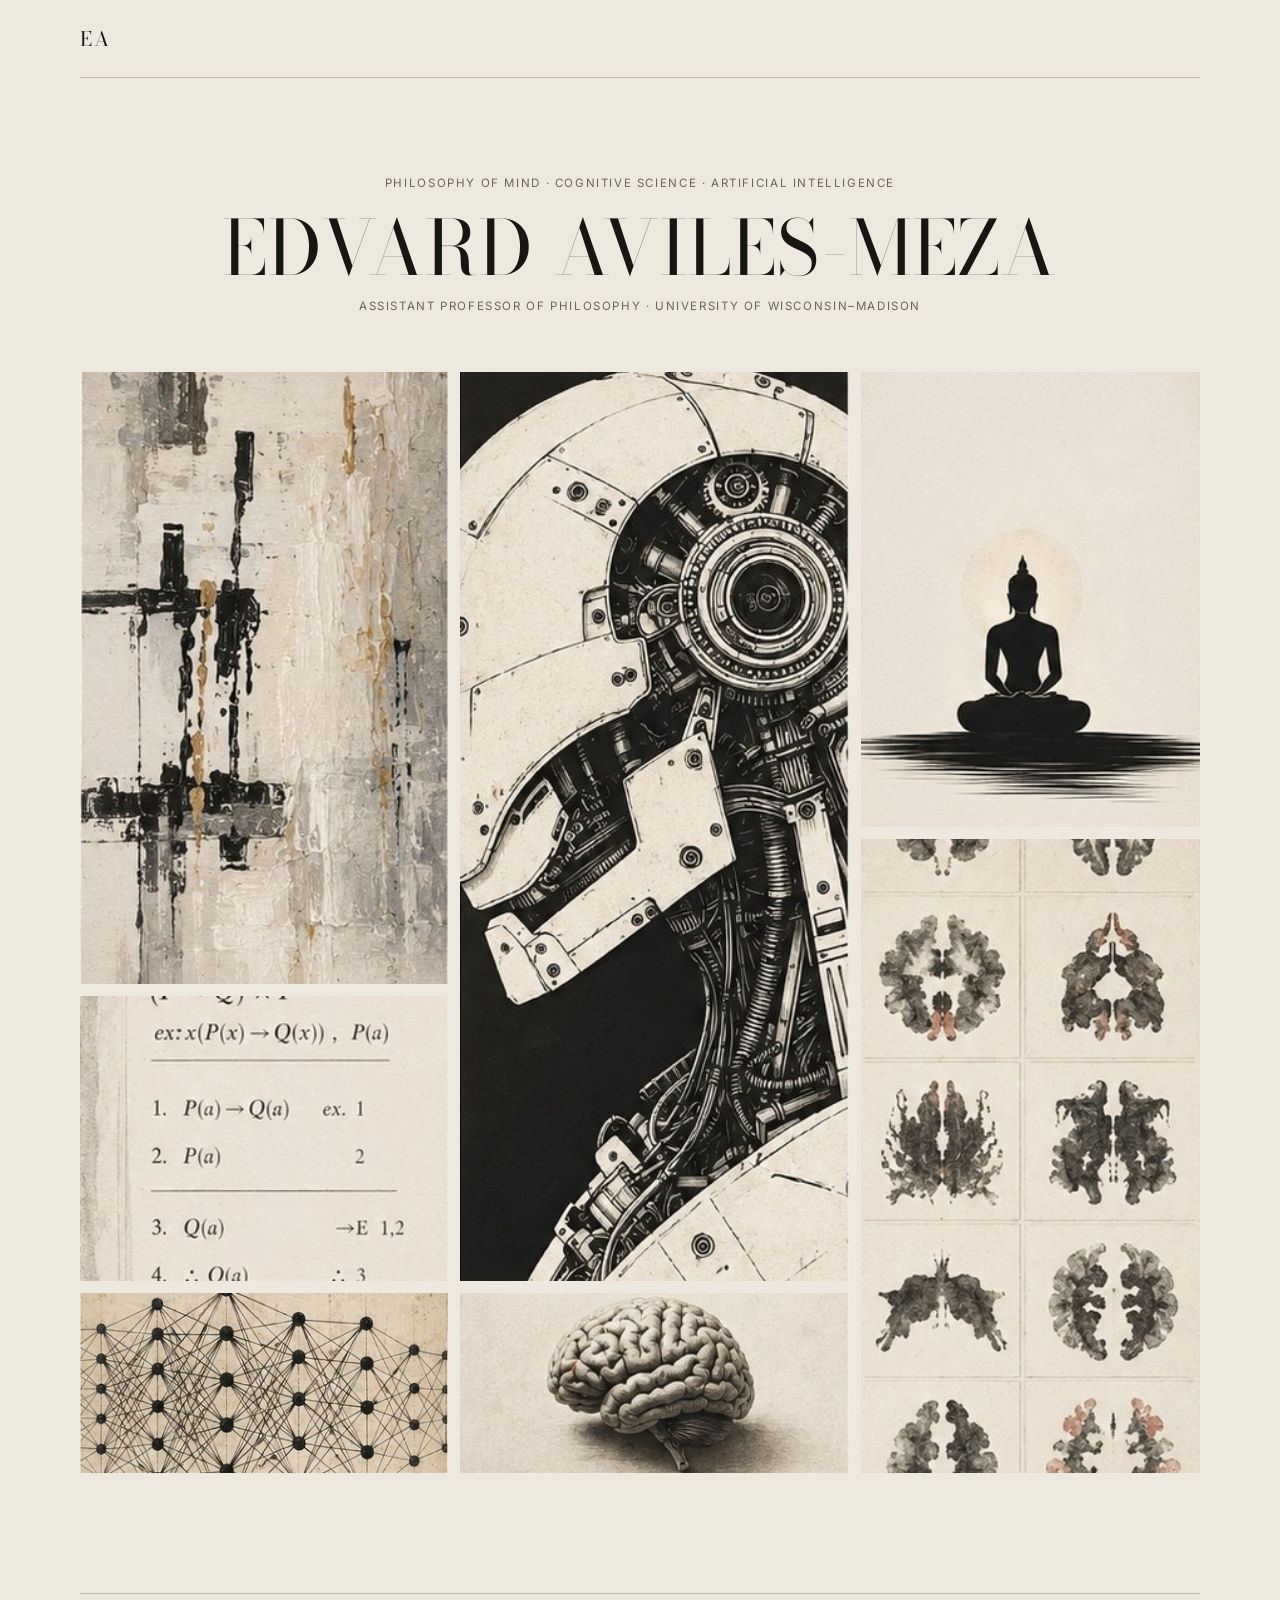
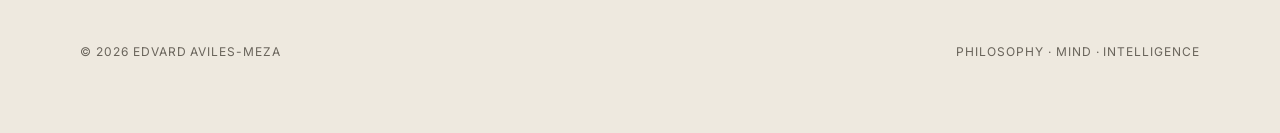
==== commit 569dfa6e: "Add files via upload Update 3" ====
--- a/index.html
+++ b/index.html
@@ -14,9 +14,6 @@
 <body>
   <header class="site-header">
   <a class="brand" href="index.html" aria-label="Return to homepage">EA</a>
-  <nav aria-label="Primary navigation">
-    <a href="research.html">Research</a> <a href="publications.html">Publications</a> <a href="teaching.html">Teaching</a> <a href="about.html">About</a> <a href="assets/edvard-aviles-meza-cv.pdf">CV</a>
-  </nav>
 </header>
   <main>
     <section class="home-hero">
@@ -25,19 +22,19 @@
       <p class="position">Assistant Professor of Philosophy · University of Wisconsin–Madison</p>
 
       <div class="portal-grid" aria-label="Website sections">
-        <a class="portal-tile tile-abstract" href="research.html">
+        <a class="portal-tile tile-abstract" href="assets/edvard-aviles-meza-cv.pdf">
           <img src="assets/abstract.jpg" alt="Abstract painterly composition">
-          <span class="tile-label"><strong>Research</strong><small>Mind, representation, and intelligence</small></span>
+          <span class="tile-label"><strong>CV</strong><small>Curriculum vitae</small></span>
         </a>
 
-        <a class="portal-tile tile-robot" href="publications.html">
+        <a class="portal-tile tile-robot" href="research.html">
           <img src="assets/robot.jpg" alt="Detailed cybernetic figure">
-          <span class="tile-label"><strong>Publications</strong><small>Articles and work in progress</small></span>
+          <span class="tile-label"><strong>Research</strong><small>Mind, representation, and intelligence</small></span>
         </a>
 
         <a class="portal-tile tile-meditation" href="about.html">
           <img src="assets/meditation.jpg" alt="Meditating figure">
-          <span class="tile-label"><strong>About</strong><small>Background and biography</small></span>
+          <span class="tile-label"><strong>About Me</strong><small>Background and biography</small></span>
         </a>
 
         <a class="portal-tile tile-logic" href="teaching.html">
@@ -45,19 +42,19 @@
           <span class="tile-label"><strong>Teaching</strong><small>Courses and materials</small></span>
         </a>
 
-        <a class="portal-tile tile-network" href="projects.html">
-          <img src="assets/network.jpg" alt="Geometric network diagram">
-          <span class="tile-label"><strong>Projects</strong><small>Current research projects</small></span>
+        <a class="portal-tile tile-network" href="misc.html">
+          <img src="assets/network.jpg" alt="Vintage diagram of a deep neural network">
+          <span class="tile-label"><strong>Misc.</strong><small>Media, music, and other work</small></span>
         </a>
 
-        <a class="portal-tile tile-brain" href="assets/edvard-aviles-meza-cv.pdf">
+        <a class="portal-tile tile-brain" href="contact.html">
           <img src="assets/brain.jpg" alt="Sculptural brain">
-          <span class="tile-label"><strong>CV</strong><small>View the complete curriculum vitae</small></span>
+          <span class="tile-label"><strong>Contact</strong><small>Email and affiliation</small></span>
         </a>
 
-        <a class="portal-tile tile-inkblots" href="contact.html">
+        <a class="portal-tile tile-inkblots" href="publications.html">
           <img src="assets/inkblots.jpg" alt="Grid of symmetrical perceptual plates">
-          <span class="tile-label"><strong>Contact</strong><small>Email and academic profiles</small></span>
+          <span class="tile-label"><strong>Publications</strong><small>Articles and work in progress</small></span>
         </a>
       </div>
     </section>
--- a/styles.css
+++ b/styles.css
@@ -25,7 +25,7 @@
   z-index: 20;
   display: flex;
   align-items: center;
-  justify-content: space-between;
+  justify-content: flex-start;
   width: min(var(--max-width), calc(100% - 48px));
   margin: 0 auto;
   padding: 22px 0;
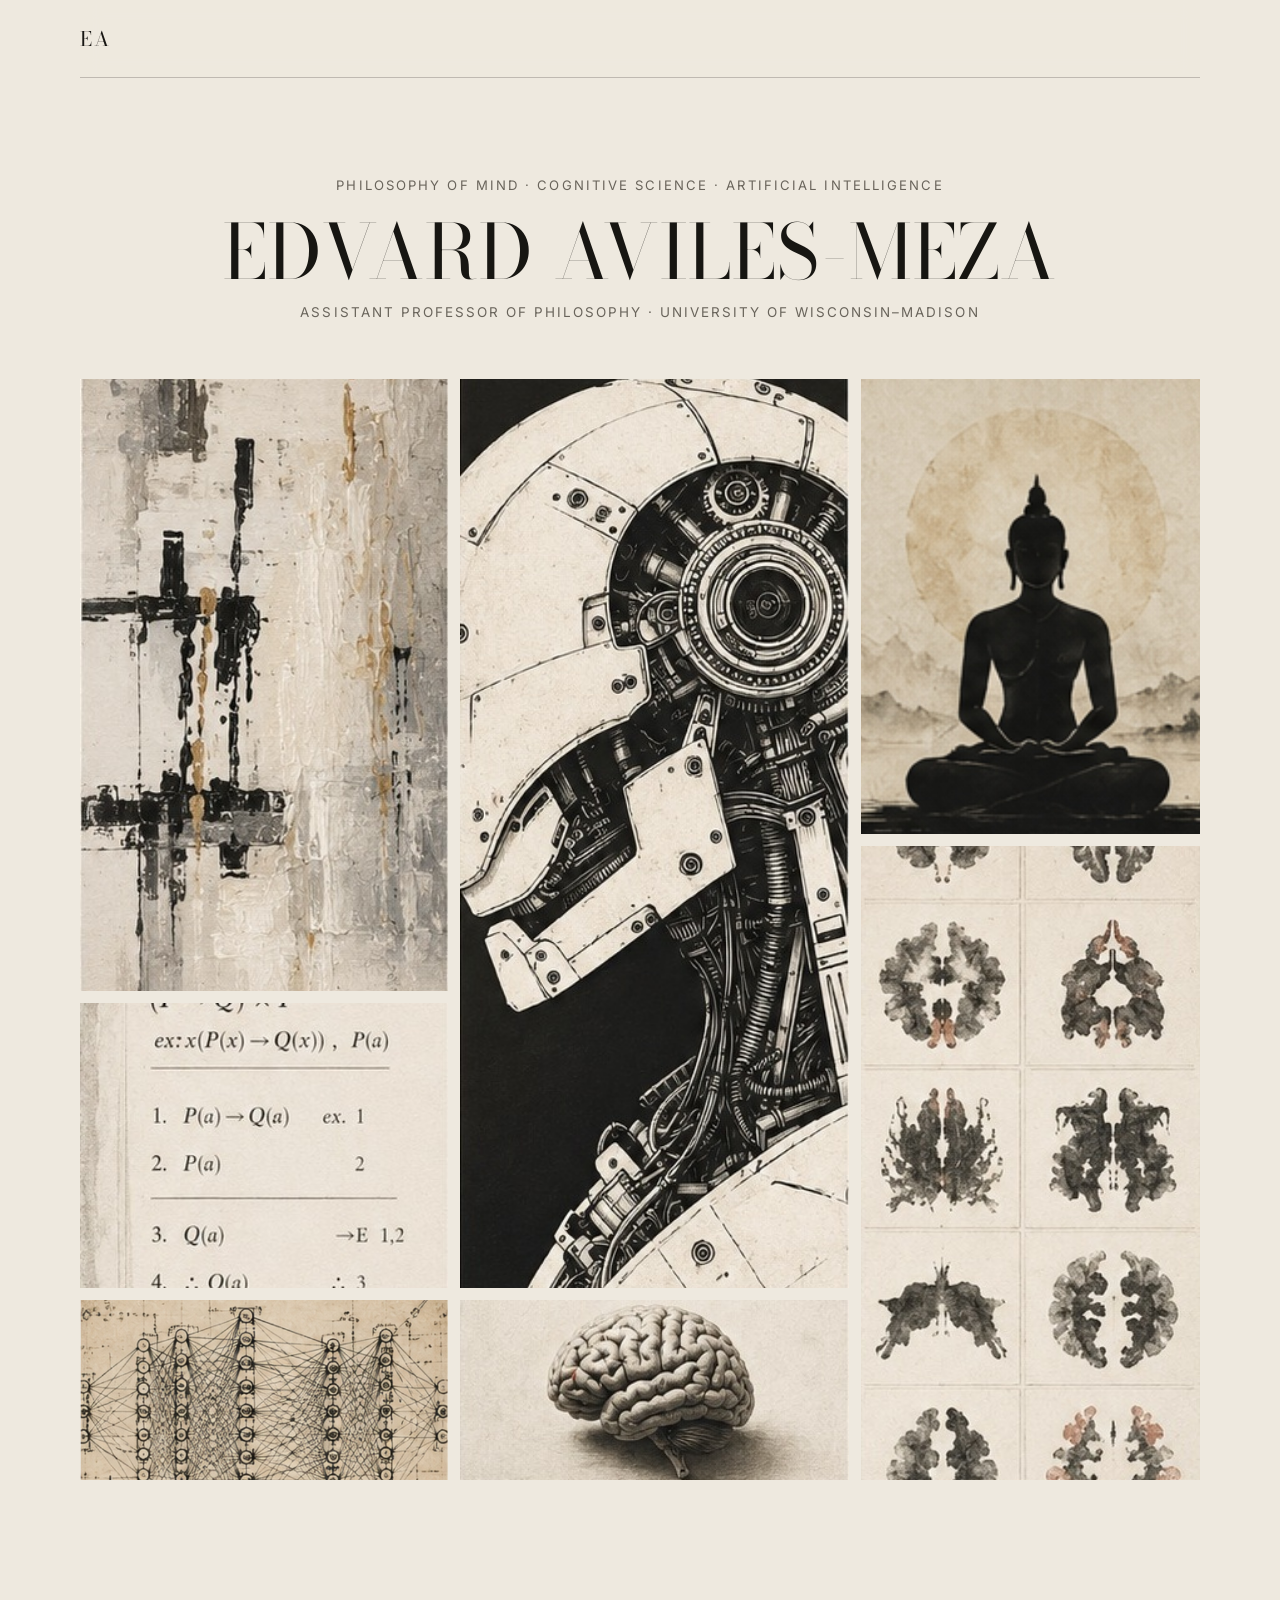
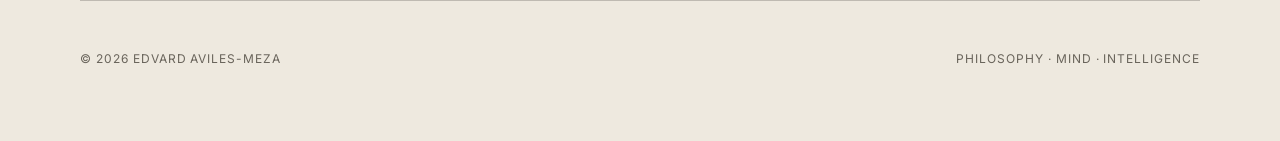
==== commit 7a7b91b9: "Add files via upload Update 4" ====
--- a/index.html
+++ b/index.html
@@ -24,37 +24,37 @@
       <div class="portal-grid" aria-label="Website sections">
         <a class="portal-tile tile-abstract" href="assets/edvard-aviles-meza-cv.pdf">
           <img src="assets/abstract.jpg" alt="Abstract painterly composition">
-          <span class="tile-label"><strong>CV</strong><small>Curriculum vitae</small></span>
+          <span class="tile-label"><strong>CV</strong></span>
         </a>
 
         <a class="portal-tile tile-robot" href="research.html">
           <img src="assets/robot.jpg" alt="Detailed cybernetic figure">
-          <span class="tile-label"><strong>Research</strong><small>Mind, representation, and intelligence</small></span>
+          <span class="tile-label"><strong>Research</strong></span>
         </a>
 
         <a class="portal-tile tile-meditation" href="about.html">
           <img src="assets/meditation.jpg" alt="Meditating figure">
-          <span class="tile-label"><strong>About Me</strong><small>Background and biography</small></span>
+          <span class="tile-label"><strong>About Me</strong></span>
         </a>
 
         <a class="portal-tile tile-logic" href="teaching.html">
           <img src="assets/logic.jpg" alt="Formal logical derivation">
-          <span class="tile-label"><strong>Teaching</strong><small>Courses and materials</small></span>
+          <span class="tile-label"><strong>Teaching</strong></span>
         </a>
 
         <a class="portal-tile tile-network" href="misc.html">
           <img src="assets/network.jpg" alt="Vintage diagram of a deep neural network">
-          <span class="tile-label"><strong>Misc.</strong><small>Media, music, and other work</small></span>
+          <span class="tile-label"><strong>Misc.</strong></span>
         </a>
 
         <a class="portal-tile tile-brain" href="contact.html">
           <img src="assets/brain.jpg" alt="Sculptural brain">
-          <span class="tile-label"><strong>Contact</strong><small>Email and affiliation</small></span>
+          <span class="tile-label"><strong>Contact</strong></span>
         </a>
 
         <a class="portal-tile tile-inkblots" href="publications.html">
           <img src="assets/inkblots.jpg" alt="Grid of symmetrical perceptual plates">
-          <span class="tile-label"><strong>Publications</strong><small>Articles and work in progress</small></span>
+          <span class="tile-label"><strong>Publications</strong></span>
         </a>
       </div>
     </section>
--- a/styles.css
+++ b/styles.css
@@ -323,3 +323,29 @@
   .about-hero { padding-top: 54px; gap: 44px; }
   footer { display: block; }
 }
+
+
+/* Homepage-only text sizing adjustments */
+.home-hero .eyebrow {
+  font-size: 0.82rem;
+  letter-spacing: 0.16em;
+}
+
+.home-hero .position {
+  font-size: 0.84rem;
+  letter-spacing: 0.15em;
+}
+
+/* Homepage tile labels without subtitles */
+.home-hero .tile-label {
+  bottom: 18px;
+}
+
+.home-hero .tile-label strong {
+  font-size: clamp(1.55rem, 2.6vw, 2.45rem);
+}
+
+/* Hide subtitle area entirely on the homepage */
+.home-hero .tile-label small {
+  display: none;
+}
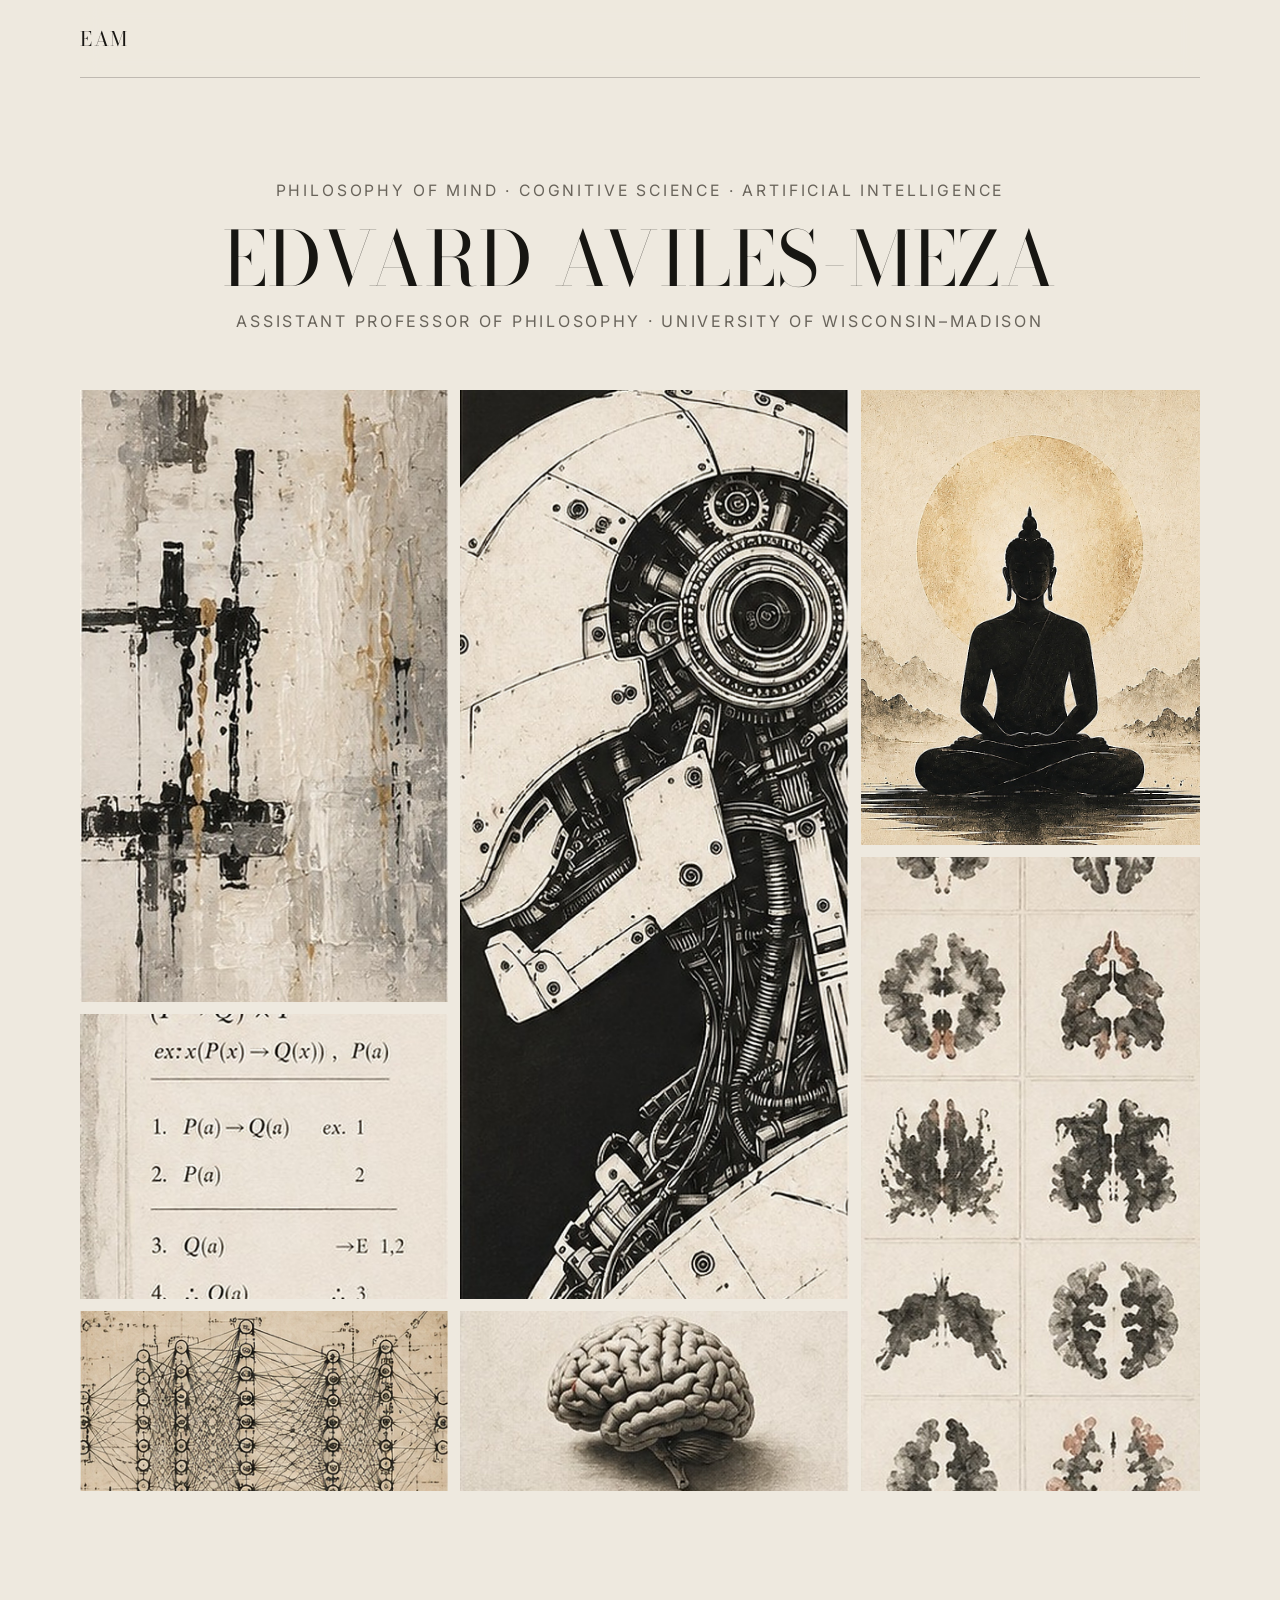
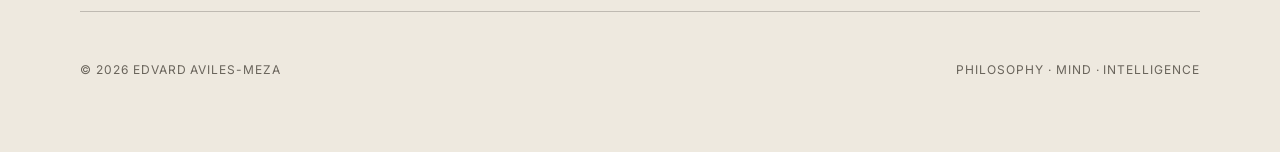
==== commit f6b3340f: "Add files via upload Monogram update" ====
--- a/index.html
+++ b/index.html
@@ -13,7 +13,7 @@
 </head>
 <body>
   <header class="site-header">
-  <a class="brand" href="index.html" aria-label="Return to homepage">EA</a>
+  <a class="brand" href="index.html" aria-label="Return to homepage">EAM</a>
 </header>
   <main>
     <section class="home-hero">
--- a/styles.css
+++ b/styles.css
@@ -257,9 +257,18 @@
 }
 .large-link, .large-copy {
   font-family: "Bodoni Moda", Georgia, serif;
-  font-size: clamp(1.8rem, 4vw, 3.5rem);
   line-height: 1.15;
   text-decoration: none;
+}
+
+/* Keep the longer contact details elegant without forcing awkward wraps. */
+.large-link {
+  font-size: clamp(1.45rem, 3vw, 2.15rem);
+  white-space: nowrap;
+}
+
+.large-copy {
+  font-size: clamp(1.6rem, 3vw, 2.65rem);
 }
 .large-link:hover { text-decoration: underline; text-underline-offset: 8px; }
 footer {
@@ -327,13 +336,13 @@
 
 /* Homepage-only text sizing adjustments */
 .home-hero .eyebrow {
-  font-size: 0.82rem;
-  letter-spacing: 0.16em;
+  font-size: 0.98rem;
+  letter-spacing: 0.18em;
 }
 
 .home-hero .position {
-  font-size: 0.84rem;
-  letter-spacing: 0.15em;
+  font-size: 1.00rem;
+  letter-spacing: 0.17em;
 }
 
 /* Homepage tile labels without subtitles */
@@ -349,3 +358,633 @@
 .home-hero .tile-label small {
   display: none;
 }
+
+
+/* About page refinements */
+.about-hero {
+  align-items: start;
+}
+
+.portrait-frame {
+  min-height: 0;
+  aspect-ratio: 4 / 5;
+}
+
+.portrait-frame img {
+  min-height: 0;
+  height: 100%;
+  object-position: center center;
+}
+
+.about-title {
+  font-family: "Cormorant Garamond", Georgia, serif;
+  font-size: clamp(2.9rem, 4.75vw, 4.7rem);
+  font-weight: 500;
+  line-height: 0.94;
+  letter-spacing: -0.035em;
+  text-transform: none;
+  white-space: nowrap;
+  margin-bottom: 34px;
+}
+
+.bio {
+  font-size: clamp(1.08rem, 1.55vw, 1.38rem);
+  line-height: 1.52;
+}
+
+.bio p {
+  margin-bottom: 1.05em;
+}
+
+@media (max-width: 820px) {
+  .about-title {
+    font-size: clamp(2.45rem, 9vw, 4.1rem);
+    white-space: nowrap;
+  }
+
+  .portrait-frame img {
+    aspect-ratio: auto;
+  }
+}
+
+@media (max-width: 520px) {
+  .about-title {
+    font-size: clamp(2rem, 8.8vw, 2.75rem);
+    letter-spacing: -0.04em;
+    white-space: nowrap;
+  }
+
+  .bio {
+    font-size: 1.12rem;
+  }
+}
+
+
+/* About portrait: show the full image without cropping */
+.about-hero {
+  align-items: start;
+}
+
+.portrait-frame {
+  min-height: 0;
+  overflow: visible;
+  aspect-ratio: auto;
+}
+
+.portrait-frame img {
+  width: 100%;
+  height: auto;
+  min-height: 0;
+  object-fit: contain;
+  object-position: center top;
+}
+
+
+/* Research page: long-form editorial layout */
+.research-list {
+  padding-top: 58px;
+}
+
+.research-area {
+  display: grid;
+  grid-template-columns: 90px minmax(0, 790px);
+  gap: 34px;
+  padding: 54px 0 62px;
+  border-bottom: 1px solid var(--line);
+}
+
+.research-area:first-child {
+  padding-top: 0;
+}
+
+.research-copy h2 {
+  margin: 0 0 24px;
+  font-family: "Bodoni Moda", Georgia, serif;
+  font-size: clamp(2rem, 3.8vw, 3.35rem);
+  font-weight: 400;
+  line-height: 1.08;
+}
+
+.research-copy p {
+  margin: 0 0 1.15em;
+  color: #302d28;
+  font-family: "Bodoni Moda", Georgia, serif;
+  font-size: clamp(1.16rem, 1.65vw, 1.46rem);
+  line-height: 1.6;
+}
+
+.research-copy p:last-child {
+  margin-bottom: 0;
+}
+
+@media (max-width: 820px) {
+  .research-area {
+    grid-template-columns: 52px minmax(0, 1fr);
+    gap: 20px;
+  }
+
+  .research-copy h2 {
+    font-size: clamp(1.8rem, 6vw, 2.7rem);
+  }
+}
+
+@media (max-width: 520px) {
+  .research-list {
+    padding-top: 38px;
+  }
+
+  .research-area {
+    grid-template-columns: 1fr;
+    gap: 12px;
+    padding: 42px 0 48px;
+  }
+
+  .research-copy p {
+    font-size: 1.12rem;
+    line-height: 1.58;
+  }
+}
+
+
+/* Publications page */
+.publications-page {
+  padding-bottom: 42px;
+}
+
+.publication-entry {
+  display: grid;
+  grid-template-columns: 100px minmax(0, 800px);
+  gap: 34px;
+  padding: 52px 0 60px;
+  border-bottom: 1px solid var(--line);
+}
+
+.publication-entry:first-child {
+  padding-top: 0;
+}
+
+.publication-year {
+  margin: 8px 0 0;
+  color: var(--muted);
+  font-size: 0.76rem;
+  letter-spacing: 0.14em;
+  text-transform: uppercase;
+}
+
+.publication-body h2,
+.wip-entry h2 {
+  margin: 0 0 8px;
+  font-family: "Bodoni Moda", Georgia, serif;
+  font-size: clamp(2rem, 3.8vw, 3.35rem);
+  font-weight: 400;
+  line-height: 1.08;
+}
+
+.publication-body h2 a {
+  text-decoration: none;
+}
+
+.publication-body h2 a:hover,
+.publication-body h2 a:focus-visible {
+  text-decoration: underline;
+  text-underline-offset: 7px;
+}
+
+.publication-journal {
+  margin: 0 0 28px;
+  color: var(--muted);
+  font-size: 0.95rem;
+  letter-spacing: 0.04em;
+}
+
+.publication-abstract,
+.wip-entry p {
+  margin: 0 0 1.1em;
+  color: #302d28;
+  font-family: "Bodoni Moda", Georgia, serif;
+  font-size: clamp(1.15rem, 1.6vw, 1.42rem);
+  line-height: 1.58;
+}
+
+.publication-abstract:last-child,
+.wip-entry p:last-child {
+  margin-bottom: 0;
+}
+
+.work-in-progress {
+  padding-top: 82px;
+}
+
+.section-intro {
+  display: flex;
+  align-items: end;
+  justify-content: space-between;
+  gap: 30px;
+  padding-bottom: 24px;
+  border-bottom: 1px solid var(--line);
+}
+
+.availability-note {
+  margin: 0;
+  color: var(--muted);
+  font-size: 0.75rem;
+  letter-spacing: 0.11em;
+  text-transform: uppercase;
+}
+
+.wip-entry {
+  display: grid;
+  grid-template-columns: 100px minmax(0, 800px);
+  gap: 34px;
+  padding: 42px 0 48px;
+  border-bottom: 1px solid var(--line);
+}
+
+@media (max-width: 820px) {
+  .publication-entry,
+  .wip-entry {
+    grid-template-columns: 58px minmax(0, 1fr);
+    gap: 20px;
+  }
+
+  .section-intro {
+    display: block;
+  }
+
+  .availability-note {
+    margin-top: 12px;
+  }
+}
+
+@media (max-width: 520px) {
+  .publication-entry,
+  .wip-entry {
+    grid-template-columns: 1fr;
+    gap: 12px;
+    padding: 40px 0 46px;
+  }
+
+  .publication-year {
+    margin-top: 0;
+  }
+
+  .publication-abstract,
+  .wip-entry p {
+    font-size: 1.12rem;
+    line-height: 1.56;
+  }
+}
+
+
+/* Teaching page */
+.teaching-section { padding-top: 58px; }
+.teaching-section + .teaching-section,
+.teaching-assistant-section { padding-top: 92px; }
+
+.teaching-section-header {
+  display: flex;
+  align-items: end;
+  justify-content: space-between;
+  gap: 30px;
+  padding-bottom: 24px;
+  border-bottom: 1px solid var(--line);
+}
+
+.teaching-context {
+  margin: 0;
+  color: var(--muted);
+  font-size: .75rem;
+  letter-spacing: .11em;
+  text-transform: uppercase;
+  text-align: right;
+}
+
+.course-entry {
+  display: grid;
+  grid-template-columns: 86px minmax(0, 820px);
+  gap: 36px;
+  padding: 52px 0 60px;
+  border-bottom: 1px solid var(--line);
+}
+
+.course-number {
+  margin: 9px 0 0;
+  color: var(--muted);
+  font-size: .76rem;
+  letter-spacing: .14em;
+}
+
+.course-heading { margin-bottom: 24px; }
+
+.course-copy h2 {
+  margin: 0;
+  font-family: "Bodoni Moda", Georgia, serif;
+  font-size: clamp(2rem, 3.8vw, 3.35rem);
+  font-weight: 400;
+  line-height: 1.08;
+}
+
+.course-subtitle {
+  margin: 8px 0 0;
+  color: var(--muted);
+  font-size: .8rem;
+  letter-spacing: .11em;
+  text-transform: uppercase;
+}
+
+.course-copy > p:not(.course-subtitle):not(.course-links) {
+  margin: 0 0 1.12em;
+  color: #302d28;
+  font-family: "Bodoni Moda", Georgia, serif;
+  font-size: clamp(1.15rem, 1.6vw, 1.42rem);
+  line-height: 1.58;
+}
+
+.course-links { margin: 30px 0 0; }
+
+.ta-course-list {
+  list-style: none;
+  margin: 0;
+  padding: 0;
+  border-top: 1px solid var(--line);
+}
+
+.ta-course-list li {
+  display: flex;
+  justify-content: space-between;
+  gap: 30px;
+  padding: 22px 0;
+  border-bottom: 1px solid var(--line);
+  font-family: "Bodoni Moda", Georgia, serif;
+  font-size: clamp(1.25rem, 2vw, 1.75rem);
+}
+
+.ta-course-list li span:last-child {
+  color: var(--muted);
+  font-family: "Inter", Arial, sans-serif;
+  font-size: .75rem;
+  letter-spacing: .11em;
+  text-transform: uppercase;
+  text-align: right;
+}
+
+@media (max-width: 820px) {
+  .teaching-section-header { display: block; }
+  .teaching-context { margin-top: 12px; text-align: left; }
+  .course-entry {
+    grid-template-columns: 54px minmax(0, 1fr);
+    gap: 20px;
+  }
+}
+
+@media (max-width: 520px) {
+  .teaching-section { padding-top: 38px; }
+  .teaching-section + .teaching-section,
+  .teaching-assistant-section { padding-top: 68px; }
+  .course-entry {
+    grid-template-columns: 1fr;
+    gap: 12px;
+    padding: 42px 0 48px;
+  }
+  .course-number { margin-top: 0; }
+  .course-copy > p:not(.course-subtitle):not(.course-links) {
+    font-size: 1.12rem;
+    line-height: 1.56;
+  }
+  .ta-course-list li { display: block; }
+  .ta-course-list li span { display: block; }
+  .ta-course-list li span:last-child { margin-top: 7px; text-align: left; }
+}
+
+/* =========================================================
+   MOBILE V1.0 — final overrides built from the live repository
+   ========================================================= */
+@media screen and (max-width: 700px) {
+  html, body { overflow-x: hidden; }
+
+  .site-header,
+  .home-hero,
+  .inner-page,
+  .about-page,
+  footer {
+    width: calc(100% - 36px) !important;
+    max-width: none !important;
+  }
+
+  .site-header {
+    position: static !important;
+    display: flex !important;
+    align-items: center !important;
+    padding: 18px 0 !important;
+  }
+
+  .brand { font-size: 1.2rem; }
+
+  .home-hero {
+    padding: 46px 0 78px !important;
+  }
+
+  .home-hero .eyebrow {
+    max-width: 355px;
+    margin: 0 auto;
+    font-size: .74rem !important;
+    line-height: 1.5;
+    letter-spacing: .13em !important;
+  }
+
+  .home-title {
+    max-width: 100%;
+    margin: 18px auto 14px;
+    font-size: clamp(2.05rem, 10vw, 2.9rem) !important;
+    line-height: .9 !important;
+    letter-spacing: -.025em !important;
+    white-space: normal !important;
+    text-wrap: balance;
+  }
+
+  .home-hero .position {
+    max-width: 340px;
+    margin: 0 auto 34px !important;
+    font-size: .72rem !important;
+    line-height: 1.55;
+    letter-spacing: .13em !important;
+  }
+
+  /* Keep the homepage a real collage on phones. */
+  .portal-grid {
+    display: grid !important;
+    grid-template-columns: repeat(2, minmax(0, 1fr)) !important;
+    grid-template-rows: repeat(12, 58px) !important;
+    gap: 7px !important;
+  }
+
+  .portal-tile {
+    display: block !important;
+    min-width: 0 !important;
+    min-height: 0 !important;
+    aspect-ratio: auto !important;
+  }
+
+  .tile-abstract { grid-column: 1 !important; grid-row: 1 / 5 !important; }
+  .tile-robot { grid-column: 2 !important; grid-row: 1 / 7 !important; }
+  .tile-meditation { grid-column: 1 !important; grid-row: 5 / 8 !important; }
+  .tile-logic { grid-column: 1 !important; grid-row: 8 / 11 !important; }
+  .tile-network { grid-column: 1 !important; grid-row: 11 / 13 !important; }
+  .tile-inkblots { grid-column: 2 !important; grid-row: 7 / 11 !important; }
+  .tile-brain { grid-column: 2 !important; grid-row: 11 / 13 !important; }
+
+  .portal-tile::after { opacity: .5 !important; }
+  .portal-tile img { transform: none !important; }
+
+  .tile-label,
+  .home-hero .tile-label {
+    left: 10px !important;
+    right: 10px !important;
+    bottom: 8px !important;
+    opacity: 1 !important;
+    transform: none !important;
+  }
+
+  .tile-label strong,
+  .home-hero .tile-label strong {
+    font-size: clamp(1rem, 4.8vw, 1.25rem) !important;
+    line-height: 1 !important;
+  }
+
+  .tile-label small { display: none !important; }
+
+  /* Internal page headers */
+  .inner-page { padding: 50px 0 78px !important; }
+  .page-header { padding-bottom: 34px !important; }
+
+  .inner-title {
+    max-width: 100%;
+    font-size: clamp(2.8rem, 13vw, 3.8rem) !important;
+    line-height: .9 !important;
+    letter-spacing: -.035em !important;
+    overflow-wrap: break-word;
+  }
+
+  .eyebrow {
+    font-size: .78rem !important;
+    line-height: 1.4;
+    letter-spacing: .13em !important;
+  }
+
+  .left-align { margin-bottom: 18px !important; }
+  .content-section { padding: 48px 0 !important; }
+
+  /* Long-form sections */
+  .research-area,
+  .publication-entry,
+  .wip-entry,
+  .course-entry {
+    display: block !important;
+    padding: 38px 0 44px !important;
+  }
+
+  .item-number,
+  .publication-year,
+  .course-number {
+    display: block;
+    margin: 0 0 16px !important;
+  }
+
+  .research-copy h2,
+  .publication-body h2,
+  .wip-entry h2,
+  .course-copy h2 {
+    font-size: clamp(1.75rem, 8.2vw, 2.35rem) !important;
+    line-height: 1.04 !important;
+    letter-spacing: -.02em;
+    overflow-wrap: break-word;
+  }
+
+  .research-copy p,
+  .publication-abstract,
+  .wip-entry p,
+  .course-copy > p:not(.course-subtitle):not(.course-links) {
+    font-size: 1rem !important;
+    line-height: 1.54 !important;
+  }
+
+  .section-intro,
+  .teaching-section-header {
+    display: block !important;
+  }
+
+  .availability-note,
+  .teaching-context {
+    margin-top: 12px !important;
+    text-align: left !important;
+  }
+
+  /* About */
+  .about-hero {
+    grid-template-columns: 1fr !important;
+    gap: 28px !important;
+    padding: 46px 0 76px !important;
+  }
+
+  .portrait-frame {
+    min-height: 0 !important;
+    overflow: visible !important;
+    aspect-ratio: auto !important;
+  }
+
+  .portrait-frame img {
+    width: 100% !important;
+    height: auto !important;
+    min-height: 0 !important;
+    aspect-ratio: auto !important;
+    object-fit: contain !important;
+  }
+
+  .about-title {
+    max-width: 100%;
+    margin-bottom: 26px !important;
+    font-size: clamp(2.2rem, 9.8vw, 3rem) !important;
+    line-height: .95 !important;
+    letter-spacing: -.035em !important;
+    white-space: normal !important;
+  }
+
+  .bio {
+    font-size: 1.02rem !important;
+    line-height: 1.52 !important;
+  }
+
+  .about-actions { gap: 16px; margin-top: 28px; }
+
+  /* Contact and lists */
+  .contact-layout { grid-template-columns: 1fr !important; gap: 42px !important; }
+  .large-link {
+    font-size: clamp(1.35rem, 6vw, 1.75rem) !important;
+    white-space: nowrap;
+  }
+  .large-copy {
+    font-size: clamp(1.45rem, 6.5vw, 1.95rem) !important;
+    overflow-wrap: anywhere;
+  }
+
+  .publication { grid-template-columns: 54px 1fr !important; }
+
+  .ta-course-list li {
+    display: block !important;
+    font-size: 1.3rem !important;
+  }
+  .ta-course-list li span { display: block; }
+  .ta-course-list li span:last-child {
+    margin-top: 7px;
+    text-align: left !important;
+  }
+
+  footer { display: block !important; padding: 28px 0 42px !important; }
+  footer p { margin: 0 0 8px; }
+}
+
+@media screen and (max-width: 380px) {
+  .portal-grid { grid-template-rows: repeat(12, 52px) !important; }
+  .home-title { font-size: 1.95rem !important; }
+  .inner-title { font-size: 2.75rem !important; }
+}
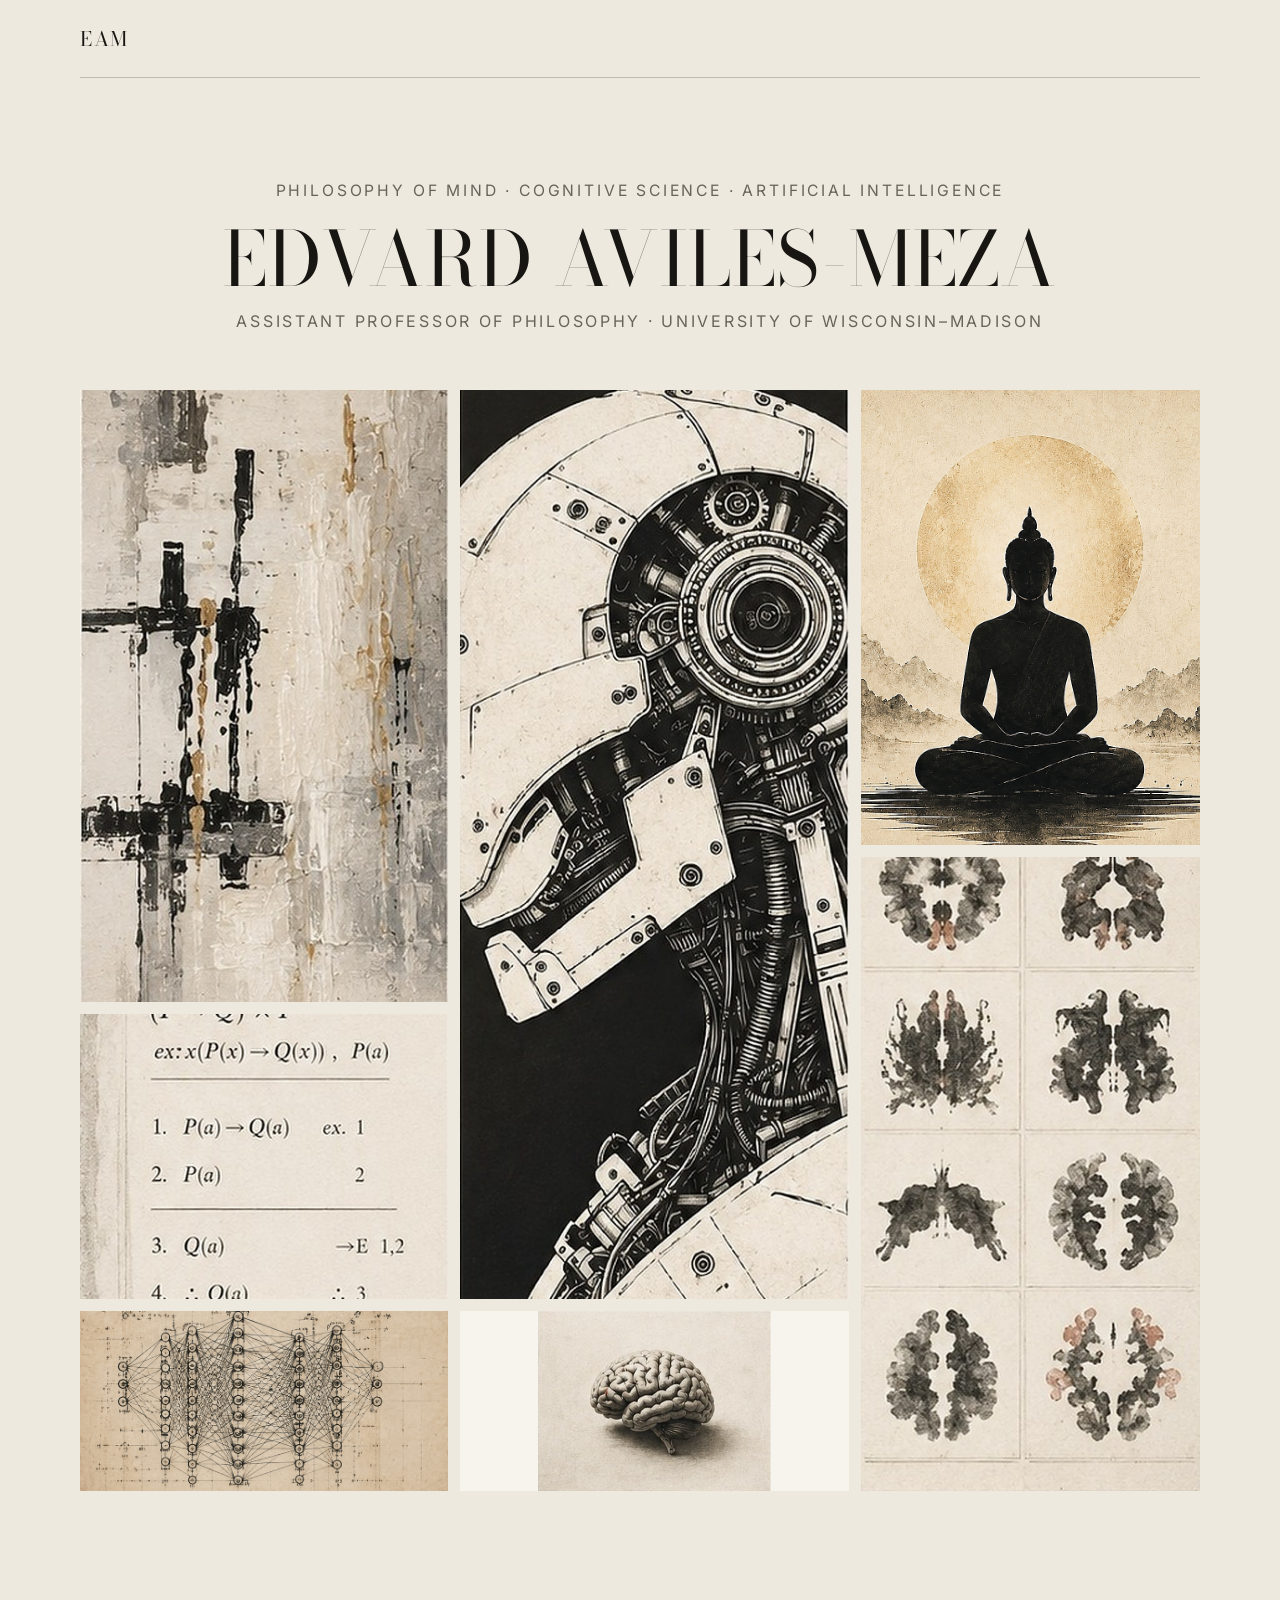
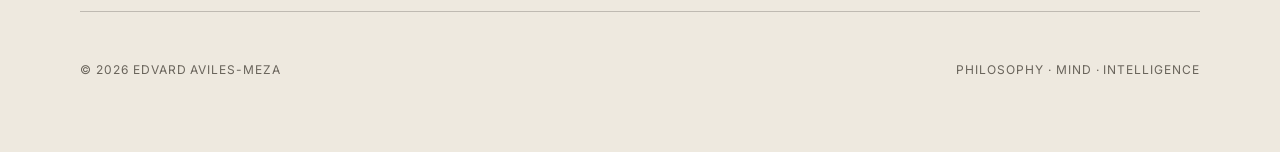
==== commit 641cb6f9: "Add files via upload" ====
--- a/index.html
+++ b/index.html
@@ -43,7 +43,7 @@
         </a>
 
         <a class="portal-tile tile-network" href="misc.html">
-          <img src="assets/network.jpg" alt="Vintage diagram of a deep neural network">
+          <img src="assets/network-complete.png" alt="Vintage diagram of a deep neural network">
           <span class="tile-label"><strong>Misc.</strong></span>
         </a>
 
--- a/styles.css
+++ b/styles.css
@@ -151,6 +151,18 @@
 .tile-meditation { grid-column: 3; grid-row: 1 / 2; }
 .tile-inkblots { grid-column: 3; grid-row: 2 / 5; }
 
+/* Preserve the complete subjects in the collage's lower edge. */
+.tile-network img {
+  object-position: center center;
+}
+.tile-brain img {
+  object-fit: contain;
+  object-position: center center;
+}
+.tile-inkblots img {
+  object-position: center bottom;
+}
+
 .inner-page { padding: 88px 0 120px; }
 .page-header {
   padding-bottom: 62px;
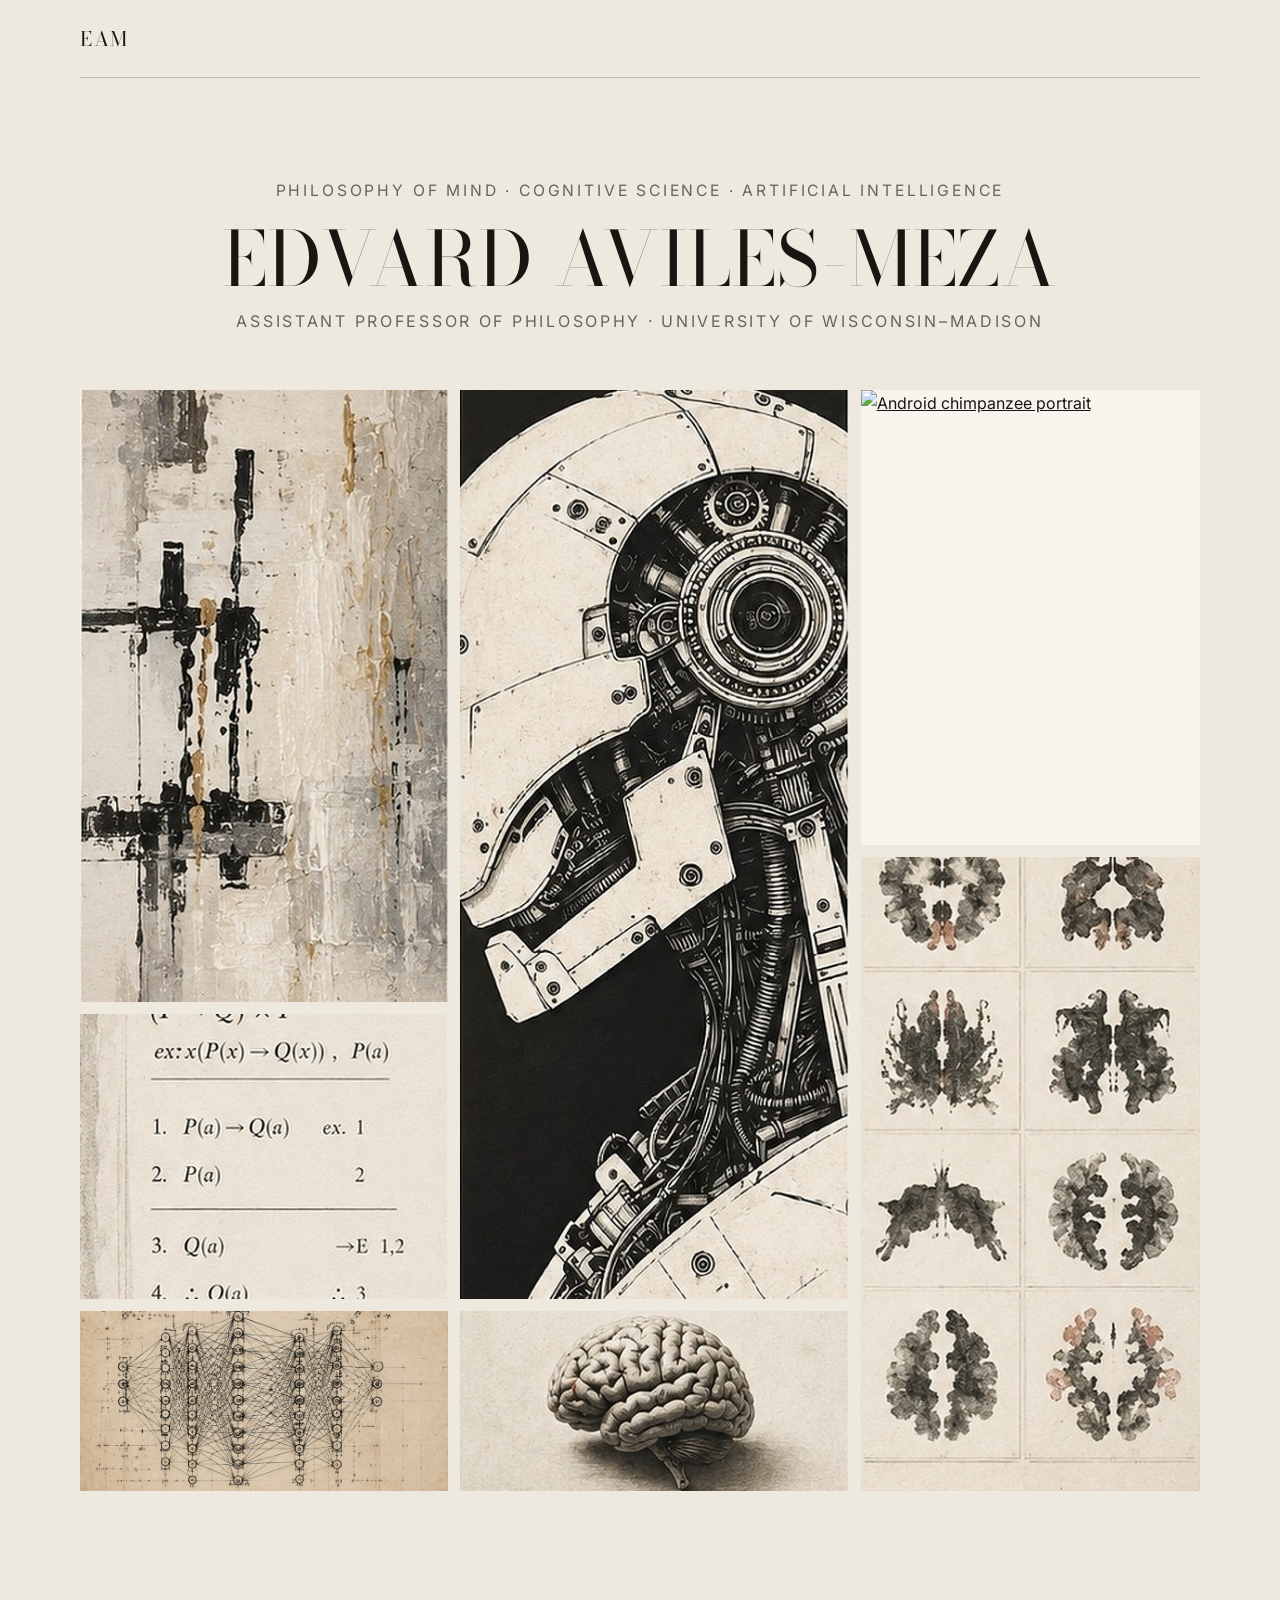
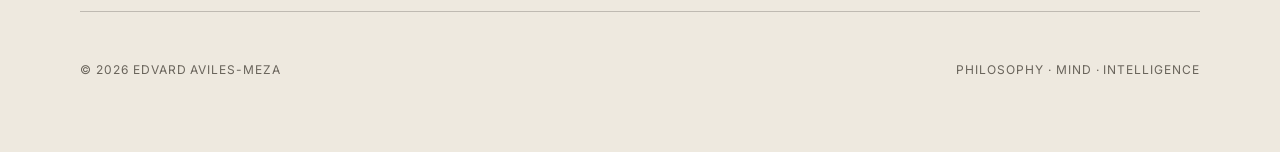
==== commit 3d24d363: "Add files via upload" ====
--- a/index.html
+++ b/index.html
@@ -33,7 +33,7 @@
         </a>
 
         <a class="portal-tile tile-meditation" href="about.html">
-          <img src="assets/meditation.jpg" alt="Meditating figure">
+          <img src="assets/chimp-android.png" alt="Android chimpanzee portrait">
           <span class="tile-label"><strong>About Me</strong></span>
         </a>
 
--- a/styles.css
+++ b/styles.css
@@ -151,12 +151,8 @@
 .tile-meditation { grid-column: 3; grid-row: 1 / 2; }
 .tile-inkblots { grid-column: 3; grid-row: 2 / 5; }
 
-/* Preserve the complete subjects in the collage's lower edge. */
+/* Refine the framing of the collage's lower edge. */
 .tile-network img {
-  object-position: center center;
-}
-.tile-brain img {
-  object-fit: contain;
   object-position: center center;
 }
 .tile-inkblots img {
